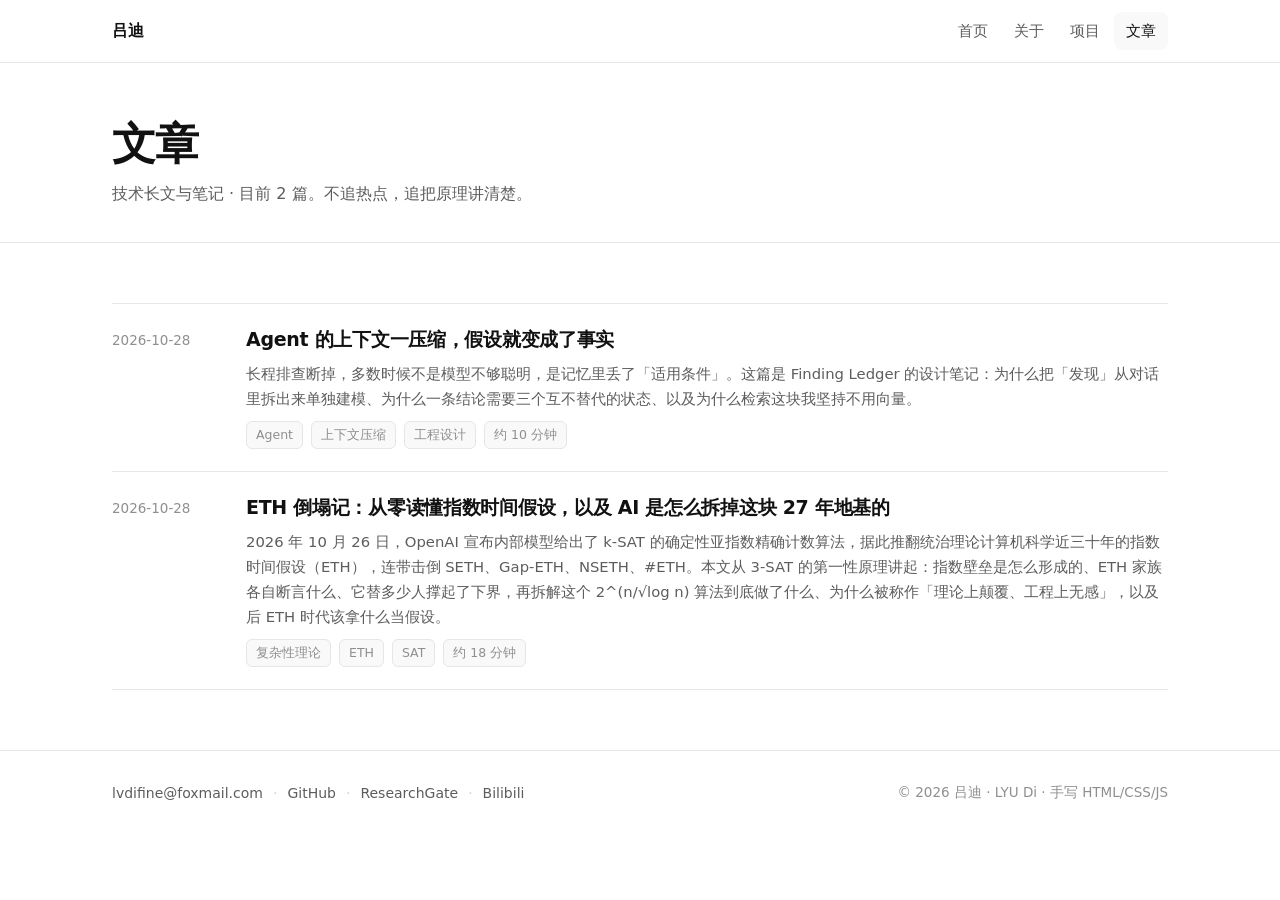
==== blog/index.html @ 52bc17b8 "post: Finding Ledger 设计笔记（证据化发现账本 / 三个正交状态 / 确定性检索）" ====
<!DOCTYPE html>
<html lang="zh-CN">
<head>
<meta charset="UTF-8">
<meta name="viewport" content="width=device-width, initial-scale=1">
<meta name="theme-color" content="#ffffff">
<title>文章 — 吕迪</title>
<meta name="description" content="吕迪的技术长文与笔记：复杂性理论、Agentic RL、AI Infra、系统与工具链。">
<meta name="author" content="Di Lv (吕迪)">
<link rel="canonical" href="https://lvdi-profile.vercel.app/blog/">
<link rel="icon" href="data:image/svg+xml,%3Csvg xmlns='http://www.w3.org/2000/svg' viewBox='0 0 32 32'%3E%3Crect width='32' height='32' rx='7' fill='%23111111'/%3E%3Ctext x='16' y='23' font-family='-apple-system,Segoe UI,sans-serif' font-size='18' font-weight='600' fill='%23ffffff' text-anchor='middle'%3Edi%3C/text%3E%3C/svg%3E">
<meta property="og:type" content="website">
<meta property="og:title" content="文章 — 吕迪">
<meta property="og:description" content="吕迪的技术长文与笔记：复杂性理论、Agentic RL、AI Infra、系统与工具链。">
<meta property="og:url" content="https://lvdi-profile.vercel.app/blog/">
<meta property="og:locale" content="zh_CN">
<meta name="twitter:card" content="summary">
<link rel="stylesheet" href="/assets/site.css">
</head>
<body>
<a class="skip" href="#main">跳到主要内容</a>

<header class="nav">
  <div class="wrap nav-in">
    <a class="brand" href="/">吕迪</a>
    <button class="nav-toggle" id="navToggle" aria-label="展开导航" aria-expanded="false">菜单</button>
    <nav id="nav" aria-label="页面导航">
      <ul>
        <li><a href="/">首页</a></li>
        <li><a href="/about.html">关于</a></li>
        <li><a href="/projects.html">项目</a></li>
        <li><a href="/blog/" class="active" aria-current="page">文章</a></li>
      </ul>
    </nav>
  </div>
</header>

<main id="main">
  <div class="page-head">
    <div class="wrap">
      <h1>文章</h1>
      <p>技术长文与笔记 · 目前 2 篇。不追热点，追把原理讲清楚。</p>
    </div>
  </div>

  <section id="posts">
    <div class="wrap">
      <ul class="post-list" data-paginate data-page-size="5" data-pager-target="#pager-posts">
      <li class="post-item reveal" data-page-item>
        <div class="post-date">2026-10-28</div>
        <div>
          <h3 class="post-h"><a href="/blog/finding-ledger-evidence-memory.html">Agent 的上下文一压缩，假设就变成了事实</a></h3>
          <p class="post-sum">长程排查断掉，多数时候不是模型不够聪明，是记忆里丢了「适用条件」。这篇是 Finding Ledger 的设计笔记：为什么把「发现」从对话里拆出来单独建模、为什么一条结论需要三个互不替代的状态、以及为什么检索这块我坚持不用向量。</p>
          <div class="post-tags"><span>Agent</span><span>上下文压缩</span><span>工程设计</span><span>约 10 分钟</span></div>
        </div>
      </li>
      <li class="post-item reveal" data-page-item>
        <div class="post-date">2026-10-28</div>
        <div>
          <h3 class="post-h"><a href="/blog/eth-exponential-time-hypothesis.html">ETH 倒塌记：从零读懂指数时间假设，以及 AI 是怎么拆掉这块 27 年地基的</a></h3>
          <p class="post-sum">2026 年 10 月 26 日，OpenAI 宣布内部模型给出了 k-SAT 的确定性亚指数精确计数算法，据此推翻统治理论计算机科学近三十年的指数时间假设（ETH），连带击倒 SETH、Gap-ETH、NSETH、#ETH。本文从 3-SAT 的第一性原理讲起：指数壁垒是怎么形成的、ETH 家族各自断言什么、它替多少人撑起了下界，再拆解这个 2^(n/√log n) 算法到底做了什么、为什么被称作「理论上颠覆、工程上无感」，以及后 ETH 时代该拿什么当假设。</p>
          <div class="post-tags"><span>复杂性理论</span><span>ETH</span><span>SAT</span><span>约 18 分钟</span></div>
        </div>
      </li>
      </ul>
      <nav class="pager" id="pager-posts" data-pager aria-label="文章分页" hidden></nav>
    </div>
  </section>

</main>

<footer>
  <div class="wrap foot-in">
    <div class="foot-contact">
      <a href="mailto:lvdifine@foxmail.com">lvdifine@foxmail.com</a>
      <span class="sep">·</span>
      <a href="https://github.com/Aression" target="_blank" rel="noopener">GitHub</a>
      <span class="sep">·</span>
      <a href="https://www.researchgate.net/profile/Di-Lv-6" target="_blank" rel="noopener">ResearchGate</a>
      <span class="sep">·</span>
      <a href="https://space.bilibili.com/7676105" target="_blank" rel="noopener">Bilibili</a>
    </div>
    <p class="foot-meta">© <span id="year">2026</span> 吕迪 · LYU Di · 手写 HTML/CSS/JS</p>
  </div>
</footer>
<script src="/assets/site.js" defer></script>
</body>
</html>
---- assets/site.css ----
:root{
  --bg:#fff;--bg-soft:#f9f9f9;--card:#fff;--card-hi:#f9f9f9;
  --border:#e6e6e6;--border-hi:#d0d0d0;
  --fg:#111;--fg-soft:#3d3d3d;--muted:#5d5d5d;--dim:#8f8f8f;--ink:#0d0d0d;
  --sans:-apple-system,BlinkMacSystemFont,'Segoe UI','Noto Sans SC','PingFang SC','Microsoft YaHei',system-ui,sans-serif;
  --mono:ui-monospace,SFMono-Regular,Menlo,Consolas,'Courier New',monospace;
  --wrap:1120px;--r:12px;--r-sm:8px;
}
*,*::before,*::after{box-sizing:border-box}
html{scroll-behavior:smooth;scroll-padding-top:88px}
body{margin:0;background:var(--bg);color:var(--fg);font-family:var(--sans);
  font-size:16px;line-height:1.72;-webkit-font-smoothing:antialiased;text-rendering:optimizeLegibility}
a{color:var(--fg);text-decoration:none}
a:hover{text-decoration:underline;text-underline-offset:3px;text-decoration-color:var(--border-hi)}
::selection{background:#eaeaea;color:var(--fg)}
:focus-visible{outline:2px solid var(--ink);outline-offset:3px;border-radius:4px}

.wrap{max-width:var(--wrap);margin:0 auto;padding:0 32px}
@media (max-width:640px){ .wrap{padding:0 20px} }

/* ── nav ── */
header.nav{position:sticky;top:0;z-index:50;background:rgba(255,255,255,.86);
  backdrop-filter:blur(12px);-webkit-backdrop-filter:blur(12px);border-bottom:1px solid var(--border)}
.nav-in{display:flex;align-items:center;justify-content:space-between;height:62px;gap:20px}
.brand{font-size:15.5px;font-weight:600;color:var(--fg);letter-spacing:-.01em}
.nav-in ul{display:flex;gap:2px;list-style:none;margin:0;padding:0}
.nav-in ul a{display:block;padding:7px 12px;border-radius:var(--r-sm);font-size:14.5px;color:var(--muted);
  transition:color .18s,background .18s}
.nav-in ul a:hover{color:var(--fg);background:var(--bg-soft);text-decoration:none}
.nav-in ul a.active{color:var(--fg);background:var(--bg-soft);font-weight:500}
.nav-toggle{display:none;background:none;border:1px solid var(--border-hi);border-radius:var(--r-sm);
  color:var(--fg);font-family:var(--sans);font-size:14px;padding:7px 13px;cursor:pointer}
.nav-toggle:hover{background:var(--bg-soft)}
@media (max-width:760px){
  .nav-toggle{display:block}
  #nav{position:absolute;top:62px;left:0;right:0;background:#fff;
    border-bottom:1px solid var(--border);display:none}
  #nav.open{display:block}
  #nav ul{flex-direction:column;gap:0;padding:10px}
  #nav ul a{padding:11px 12px}
}

/* ── layout ── */
main{padding:0}
section{padding:60px 0;border-bottom:1px solid var(--border)}
section:last-of-type{border-bottom:none}
@media (max-width:640px){ section{padding:44px 0} }
.sec-head{margin:0 0 26px}
.sec-title{font-size:clamp(22px,2.2vw,28px);line-height:1.2;letter-spacing:-.02em;font-weight:600;color:var(--fg);margin:0}
.sec-note{font-size:14.5px;color:var(--muted);margin:8px 0 0}
.sec-more{margin:26px 0 0;font-size:14.5px}
.sec-more a{color:var(--muted)}
.sec-more a:hover{color:var(--fg)}

/* ── page head（子页标题） ── */
.page-head{padding:56px 0 34px;border-bottom:1px solid var(--border)}
.page-head h1{font-size:clamp(30px,4vw,44px);line-height:1.12;letter-spacing:-.03em;margin:0 0 12px;font-weight:600}
.page-head p{margin:0;color:var(--muted);font-size:16px;max-width:62ch}
@media (max-width:640px){ .page-head{padding:40px 0 26px} }

/* ── hero ── */
.hero{padding:80px 0 56px}
.hero h1{font-size:clamp(40px,5.4vw,64px);line-height:1.05;margin:0 0 12px;font-weight:600;letter-spacing:-.035em}
.id-line{font-size:15px;color:var(--muted);margin:0 0 18px}
.tagline{font-size:clamp(17px,1.6vw,20px);color:var(--fg-soft);margin:0 0 14px;line-height:1.5}
.status{display:inline-flex;align-items:center;gap:9px;font-size:14px;color:var(--muted);
  background:var(--bg-soft);border:1px solid var(--border);border-radius:999px;padding:6px 15px;margin:0 0 26px}
.dot{width:6px;height:6px;border-radius:50%;background:var(--ink);flex:none}
.links{display:flex;flex-wrap:wrap;gap:10px;list-style:none;margin:0;padding:0}
.links a{display:inline-block;font-size:14px;color:var(--fg);border:1px solid var(--border-hi);
  border-radius:999px;padding:8px 17px;transition:background .18s,color .18s,border-color .18s}
.links a:hover{background:var(--ink);color:#fff;border-color:var(--ink);text-decoration:none}
@media (max-width:640px){ .hero{padding:52px 0 40px} }

/* ── 文本块 ── */
.prose-sm{max-width:none}
.prose-sm p{margin:0 0 16px;color:var(--fg-soft);font-size:16px}
.prose-sm p:last-child{margin-bottom:0}
.prose-sm strong{color:var(--fg);font-weight:600}
.two-col{display:grid;grid-template-columns:1.5fr 1fr;gap:44px;align-items:start}
@media (max-width:900px){ .two-col{grid-template-columns:1fr;gap:32px} }

/* ── 教育 / 侧栏列表 ── */
.side-list{border-left:2px solid var(--border-hi);padding-left:22px}
.side-item{margin:0 0 20px}
.side-item:last-child{margin-bottom:0}
.side-t{font-weight:600;color:var(--fg);font-size:15px}
.side-s{font-size:13.5px;color:var(--muted);margin-top:2px}
.side-d{font-size:14px;color:var(--fg-soft);margin-top:6px}
.side-d em{color:var(--fg);font-style:normal;font-weight:500}

/* ── 卡片网格 ── */
.card-grid{display:grid;grid-template-columns:repeat(2,1fr);gap:16px}
@media (max-width:900px){ .card-grid{grid-template-columns:1fr} }
.card{background:var(--card);border:1px solid var(--border);border-radius:var(--r);padding:22px;
  display:flex;flex-direction:column;gap:10px;transition:border-color .2s,background .2s}
.card:hover{border-color:var(--border-hi);background:var(--card-hi)}
.card h3{font-size:16.5px;line-height:1.45;margin:0;font-weight:600;letter-spacing:-.01em}
.card h3 a{color:var(--fg)}
.card h3 a:hover{text-decoration:underline;text-underline-offset:3px}
.card ul{margin:0;padding-left:0;list-style:none}
.card ul li{position:relative;padding-left:16px;font-size:14.8px;color:var(--fg-soft);margin-bottom:6px;line-height:1.7}
.card ul li:last-child{margin-bottom:0}
.card ul li::before{content:'';position:absolute;left:0;top:.68em;width:4px;height:4px;border-radius:50%;background:var(--dim)}
.card-top{display:flex;flex-wrap:wrap;align-items:center;gap:8px}
.card-role{font-size:12.5px;color:var(--muted);background:#f2f2f2;border-radius:6px;padding:3px 10px;white-space:nowrap}
.stack{display:flex;flex-wrap:wrap;gap:6px;margin-top:auto;padding-top:6px}
.stack span{font-size:12px;color:var(--muted);background:var(--bg-soft);border:1px solid var(--border);
  border-radius:6px;padding:2px 8px}

.card-links{display:flex;flex-wrap:wrap;gap:14px;margin-top:2px}
.card-links a{font-size:13px;color:var(--muted)}
.card-links a:hover{color:var(--fg)}
.grp + .grp{border-top:1px solid var(--border)}

/* ── 论文紧凑列表 ── */
.pub-list{list-style:none;margin:0;padding:0;border-top:1px solid var(--border)}
.pub-item{padding:18px 0;border-bottom:1px solid var(--border)}
.pub-meta-line{display:flex;flex-wrap:wrap;align-items:center;gap:10px;font-size:13px;color:var(--muted);margin:0 0 6px}
.pub-meta-line .venue{color:var(--fg);font-weight:500}
.pub-meta-line .role{color:var(--dim)}
.pub-t{font-size:15.5px;line-height:1.5;color:var(--fg);margin:0;font-weight:500}
.pub-t a{color:var(--fg)}
.pub-t a:hover{text-decoration:underline;text-underline-offset:3px}
.pub-authors{font-size:13.5px;color:var(--dim);margin:6px 0 0}

/* ── 荣誉 ── */
.honor-grid{display:grid;grid-template-columns:repeat(2,1fr);gap:1px;background:var(--border);
  border:1px solid var(--border);border-radius:var(--r);overflow:hidden}
.honor{background:#fff;padding:18px 20px;display:flex;justify-content:space-between;align-items:baseline;gap:12px}
.honor-t{font-size:15px;color:var(--fg);font-weight:500}
.honor-t small{display:block;font-size:12.5px;color:var(--dim);font-weight:400;margin-top:2px}
.honor-y{font-size:13.5px;color:var(--muted);white-space:nowrap}
@media (max-width:760px){ .honor-grid{grid-template-columns:1fr} }

/* ── 技能 ── */
.skill-grid{display:grid;grid-template-columns:repeat(2,1fr);gap:26px 44px}
.skill-h{font-size:14px;color:var(--muted);font-weight:500;margin:0 0 10px;letter-spacing:.01em}
.skill-list{display:flex;flex-wrap:wrap;gap:7px}
.skill-list span{font-size:13.5px;color:var(--fg-soft);background:var(--bg-soft);border:1px solid var(--border);
  border-radius:6px;padding:4px 11px}
@media (max-width:760px){ .skill-grid{grid-template-columns:1fr} }

/* ── 文章列表 ── */
.post-list{list-style:none;margin:0;padding:0;border-top:1px solid var(--border)}
.post-item{padding:22px 0;border-bottom:1px solid var(--border);display:grid;grid-template-columns:112px 1fr;gap:22px}
.post-date{font-size:13.5px;color:var(--dim);font-variant-numeric:tabular-nums;padding-top:3px}
.post-h{font-size:19px;line-height:1.42;margin:0 0 8px;font-weight:600;letter-spacing:-.015em}
.post-h a{color:var(--fg)}
.post-h a:hover{text-decoration:underline;text-underline-offset:3px}
.post-sum{margin:0 0 10px;font-size:14.8px;color:var(--muted);line-height:1.7}
.post-tags{display:flex;flex-wrap:wrap;gap:8px;font-size:12.5px;color:var(--dim)}
.post-tags span{background:var(--bg-soft);border:1px solid var(--border);border-radius:6px;padding:2px 9px}
@media (max-width:640px){ .post-item{grid-template-columns:1fr;gap:6px} .post-date{padding-top:0} }

/* ── 分页器 ── */
.pager{display:flex;align-items:center;gap:6px;margin:34px 0 0;flex-wrap:wrap}
.pager[hidden]{display:none}
.pager button{font-family:var(--sans);font-size:14px;color:var(--muted);background:#fff;
  border:1px solid var(--border);border-radius:var(--r-sm);padding:7px 13px;cursor:pointer;
  transition:background .18s,color .18s,border-color .18s}
.pager button:hover:not(:disabled){background:var(--bg-soft);color:var(--fg);border-color:var(--border-hi)}
.pager button[aria-current="page"]{background:var(--ink);color:#fff;border-color:var(--ink)}
.pager button:disabled{opacity:.42;cursor:default}
.pager .pager-info{margin-left:auto;font-size:13.5px;color:var(--dim)}

/* ── 文章页 ── */
.article-wrap{max-width:760px;margin:0 auto;padding:0 32px}
@media (max-width:640px){ .article-wrap{padding:0 20px} }
.article{padding:56px 0 64px}
.art-meta{display:flex;flex-wrap:wrap;align-items:center;gap:8px;margin:0 0 16px;font-size:12.5px;color:var(--muted)}
.art-meta span{background:#f2f2f2;border-radius:6px;padding:3px 10px}
.art-meta .sep{background:none;padding:0;color:var(--dim)}
.article h1{font-size:clamp(28px,3.8vw,40px);line-height:1.2;letter-spacing:-.025em;margin:0 0 16px;font-weight:600}
.art-sum{margin:0;color:var(--muted);font-size:15.5px;line-height:1.72}
.art-rule{border:none;border-top:1px solid var(--border);margin:28px 0 30px}
.prose{font-size:16.5px;line-height:1.86;color:var(--fg-soft)}
.prose h2{font-size:clamp(21px,2.2vw,25px);line-height:1.32;letter-spacing:-.015em;color:var(--fg);
  margin:50px 0 14px;font-weight:600}
.prose h2:first-child{margin-top:0}
.prose h3{font-size:18px;line-height:1.4;color:var(--fg);margin:32px 0 10px;font-weight:600}
.prose p{margin:0 0 17px}
.prose strong{color:var(--fg);font-weight:600}
.prose em{font-style:italic;color:var(--fg)}
.prose a{color:var(--fg);text-decoration:underline;text-underline-offset:3px;text-decoration-color:var(--border-hi)}
.prose a:hover{text-decoration-color:var(--fg)}
.prose ul,.prose ol{margin:0 0 17px;padding-left:22px}
.prose li{margin:0 0 8px}
.prose li::marker{color:var(--dim)}
.prose blockquote{margin:0 0 22px;padding:14px 19px;background:var(--bg-soft);border-left:2px solid var(--border-hi);
  border-radius:0 var(--r-sm) var(--r-sm) 0;color:var(--muted);font-size:15.5px}
.prose blockquote p{margin:0}
.prose code{font-family:var(--mono);font-size:13.8px;background:#f4f4f4;border:1px solid var(--border);
  border-radius:5px;padding:1px 5px;color:#1f1f1f;overflow-wrap:anywhere}
.prose pre{background:#fafafa;border:1px solid var(--border);border-radius:var(--r-sm);
  padding:15px 17px;overflow-x:auto;margin:0 0 22px}
.prose pre code{background:none;border:none;border-radius:0;padding:0;font-size:13.2px;
  line-height:1.62;color:#242424;white-space:pre;overflow-wrap:normal}
.prose table{display:block;width:100%;overflow-x:auto;border-collapse:collapse;margin:0 0 24px;font-size:14.8px}
.prose th,.prose td{border:1px solid var(--border);padding:9px 13px;text-align:left;vertical-align:top}
.prose th{background:var(--bg-soft);color:var(--fg);font-weight:600;white-space:nowrap}
.prose td code{font-size:12.8px}
.prose hr{border:none;border-top:1px solid var(--border);margin:34px 0}
.art-foot{margin-top:52px;padding-top:20px;border-top:1px solid var(--border);
  display:flex;justify-content:space-between;flex-wrap:wrap;gap:12px;font-size:14px}
.art-foot a{color:var(--muted)}
.art-foot a:hover{color:var(--fg)}

/* ── footer（联系方式在此） ── */
footer{border-top:1px solid var(--border);padding:30px 0;margin-top:0}
.foot-in{display:flex;justify-content:space-between;align-items:center;gap:18px;flex-wrap:wrap}
.foot-contact{display:flex;flex-wrap:wrap;align-items:center;gap:10px;font-size:14px}
.foot-contact a{color:var(--muted)}
.foot-contact a:hover{color:var(--fg)}
.foot-contact .sep{color:var(--border-hi)}
.foot-meta{margin:0;font-size:13.5px;color:var(--dim)}
@media (max-width:640px){ .foot-in{flex-direction:column;align-items:flex-start;gap:12px} }

/* ── reveal ── */
.reveal{opacity:0;transform:translateY(10px);transition:opacity .45s ease,transform .45s ease}
.reveal.in{opacity:1;transform:none}
@media (prefers-reduced-motion:reduce){
  html{scroll-behavior:auto}
  .reveal{opacity:1;transform:none;transition:none}
  *{transition:none!important}
}
/* ── 无障碍跳转 ── */
.skip{position:absolute;left:-9999px;top:0;z-index:100;font-size:14px;color:#fff;background:var(--ink);
  padding:9px 16px;border-radius:0 0 var(--r-sm) 0}
.skip:focus{left:0}
@media print{
  header.nav,.skip,.pager{display:none!important}
  body{font-size:11.5pt}
  .wrap,.article-wrap{max-width:100%;padding:0}
  a{color:#000}
}
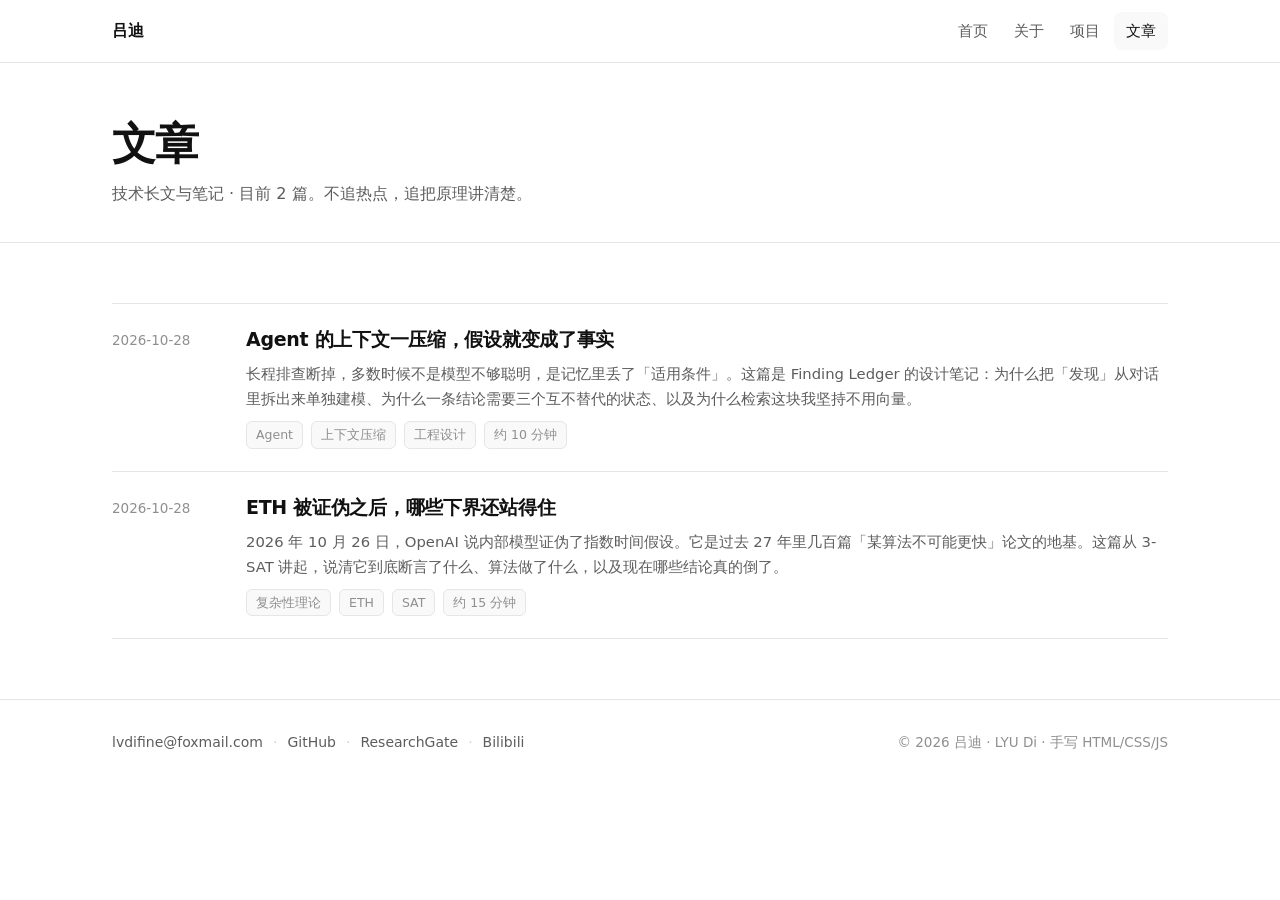
==== commit 144a9942: "rewrite: 两篇文章按中文技术博客规范重写（标题/开头/结尾/去AI味）+ lint 脚本与 skill" ====
--- a/blog/index.html
+++ b/blog/index.html
@@ -57,9 +57,9 @@
       <li class="post-item reveal" data-page-item>
         <div class="post-date">2026-10-28</div>
         <div>
-          <h3 class="post-h"><a href="/blog/eth-exponential-time-hypothesis.html">ETH 倒塌记：从零读懂指数时间假设，以及 AI 是怎么拆掉这块 27 年地基的</a></h3>
-          <p class="post-sum">2026 年 10 月 26 日，OpenAI 宣布内部模型给出了 k-SAT 的确定性亚指数精确计数算法，据此推翻统治理论计算机科学近三十年的指数时间假设（ETH），连带击倒 SETH、Gap-ETH、NSETH、#ETH。本文从 3-SAT 的第一性原理讲起：指数壁垒是怎么形成的、ETH 家族各自断言什么、它替多少人撑起了下界，再拆解这个 2^(n/√log n) 算法到底做了什么、为什么被称作「理论上颠覆、工程上无感」，以及后 ETH 时代该拿什么当假设。</p>
-          <div class="post-tags"><span>复杂性理论</span><span>ETH</span><span>SAT</span><span>约 18 分钟</span></div>
+          <h3 class="post-h"><a href="/blog/eth-exponential-time-hypothesis.html">ETH 被证伪之后，哪些下界还站得住</a></h3>
+          <p class="post-sum">2026 年 10 月 26 日，OpenAI 说内部模型证伪了指数时间假设。它是过去 27 年里几百篇「某算法不可能更快」论文的地基。这篇从 3-SAT 讲起，说清它到底断言了什么、算法做了什么，以及现在哪些结论真的倒了。</p>
+          <div class="post-tags"><span>复杂性理论</span><span>ETH</span><span>SAT</span><span>约 15 分钟</span></div>
         </div>
       </li>
       </ul>
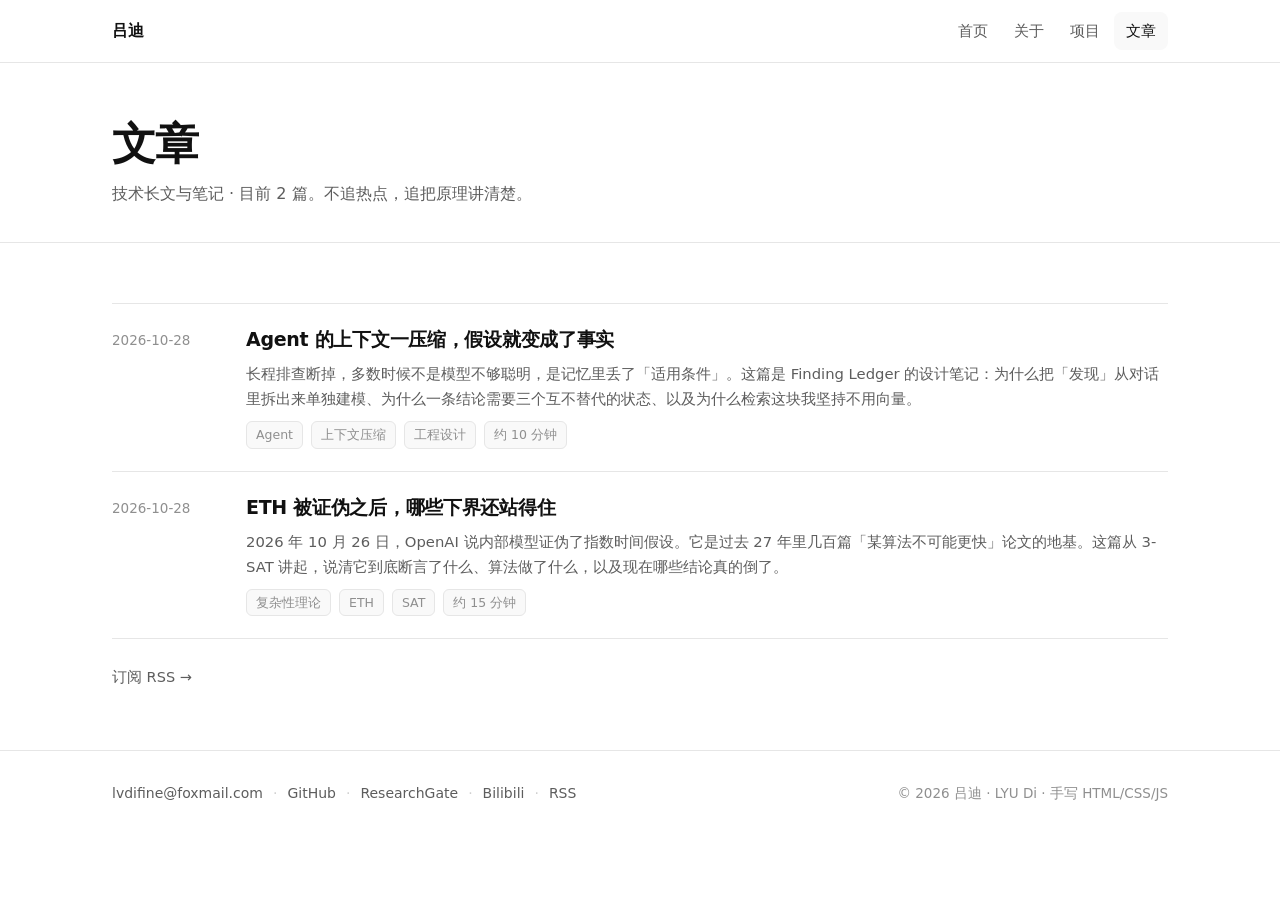
==== commit b10b382f: "重构站点排版：KaTeX 构建时预渲染 + 目录/进度条/代码高亮 + 可复用组件体系 - build.py 改为纯 HTML 生成器，CSS/JS 从内联字符串搬成 assets/ 真源文件 - 数" ====
--- a/blog/index.html
+++ b/blog/index.html
@@ -9,11 +9,13 @@
 <meta name="author" content="Di Lv (吕迪)">
 <link rel="canonical" href="https://lvdi-profile.vercel.app/blog/">
 <link rel="icon" href="data:image/svg+xml,%3Csvg xmlns='http://www.w3.org/2000/svg' viewBox='0 0 32 32'%3E%3Crect width='32' height='32' rx='7' fill='%23111111'/%3E%3Ctext x='16' y='23' font-family='-apple-system,Segoe UI,sans-serif' font-size='18' font-weight='600' fill='%23ffffff' text-anchor='middle'%3Edi%3C/text%3E%3C/svg%3E">
+<link rel="alternate" type="application/atom+xml" title="吕迪 · 文章" href="/feed.xml">
 <meta property="og:type" content="website">
 <meta property="og:title" content="文章 — 吕迪">
 <meta property="og:description" content="吕迪的技术长文与笔记：复杂性理论、Agentic RL、AI Infra、系统与工具链。">
 <meta property="og:url" content="https://lvdi-profile.vercel.app/blog/">
 <meta property="og:locale" content="zh_CN">
+<meta property="og:site_name" content="吕迪 · LYU Di">
 <meta name="twitter:card" content="summary">
 <link rel="stylesheet" href="/assets/site.css">
 </head>
@@ -64,6 +66,7 @@
       </li>
       </ul>
       <nav class="pager" id="pager-posts" data-pager aria-label="文章分页" hidden></nav>
+      <p class="sec-more"><a href="/feed.xml">订阅 RSS →</a></p>
     </div>
   </section>
 
@@ -79,6 +82,8 @@
       <a href="https://www.researchgate.net/profile/Di-Lv-6" target="_blank" rel="noopener">ResearchGate</a>
       <span class="sep">·</span>
       <a href="https://space.bilibili.com/7676105" target="_blank" rel="noopener">Bilibili</a>
+      <span class="sep">·</span>
+      <a href="/feed.xml">RSS</a>
     </div>
     <p class="foot-meta">© <span id="year">2026</span> 吕迪 · LYU Di · 手写 HTML/CSS/JS</p>
   </div>
--- a/assets/site.css
+++ b/assets/site.css
@@ -1,3 +1,9 @@
+/* ─────────────────────────────────────────────────────────────
+   lvdi-profile · 站点样式
+   手写 CSS，零框架零 CDN。数学字体由 assets/vendor/katex.min.css 提供。
+   约定：只用下面的 CSS 变量；组件复用同一套留白与圆角。
+   ───────────────────────────────────────────────────────────── */
+
 :root{
   --bg:#fff;--bg-soft:#f9f9f9;--card:#fff;--card-hi:#f9f9f9;
   --border:#e6e6e6;--border-hi:#d0d0d0;
@@ -5,6 +11,9 @@
   --sans:-apple-system,BlinkMacSystemFont,'Segoe UI','Noto Sans SC','PingFang SC','Microsoft YaHei',system-ui,sans-serif;
   --mono:ui-monospace,SFMono-Regular,Menlo,Consolas,'Courier New',monospace;
   --wrap:1120px;--r:12px;--r-sm:8px;
+  /* 代码高亮的低饱和配色，和黑白主色调共存 */
+  --tok-kw:#0d0d0d;--tok-str:#3f6b4a;--tok-com:#9a9a9a;
+  --tok-num:#8a5a2b;--tok-fn:#2b4a6b;--tok-bi:#6b3a5a;--tok-op:#5d5d5d;
 }
 *,*::before,*::after{box-sizing:border-box}
 html{scroll-behavior:smooth;scroll-padding-top:88px}
@@ -40,6 +49,10 @@
   #nav ul a{padding:11px 12px}
 }
 
+/* ── 阅读进度条（文章页） ── */
+.progress{position:fixed;top:0;left:0;height:2px;width:0;background:var(--ink);z-index:60;
+  transition:width .08s linear;pointer-events:none}
+
 /* ── layout ── */
 main{padding:0}
 section{padding:60px 0;border-bottom:1px solid var(--border)}
@@ -107,7 +120,6 @@
 .stack{display:flex;flex-wrap:wrap;gap:6px;margin-top:auto;padding-top:6px}
 .stack span{font-size:12px;color:var(--muted);background:var(--bg-soft);border:1px solid var(--border);
   border-radius:6px;padding:2px 8px}
-
 .card-links{display:flex;flex-wrap:wrap;gap:14px;margin-top:2px}
 .card-links a{font-size:13px;color:var(--muted)}
 .card-links a:hover{color:var(--fg)}
@@ -164,21 +176,63 @@
 .pager button:disabled{opacity:.42;cursor:default}
 .pager .pager-info{margin-left:auto;font-size:13.5px;color:var(--dim)}
 
-/* ── 文章页 ── */
-.article-wrap{max-width:760px;margin:0 auto;padding:0 32px}
-@media (max-width:640px){ .article-wrap{padding:0 20px} }
-.article{padding:56px 0 64px}
+/* ══════════════════════════════ 文章页 ══════════════════════════════ */
+.article{padding:40px 0 64px}
+/* 桌面：左目录 + 正文两栏；窄屏退化成单列，目录折叠进正文顶部 */
+.art-layout{max-width:1120px;margin:0 auto;padding:0 32px;
+  display:grid;grid-template-columns:196px minmax(0,1fr);gap:52px;align-items:start}
+@media (max-width:1024px){
+  /* minmax(0,1fr)：不加这个，列的 min-content 会被长代码/宽表格顶开，整页横向溢出 */
+  .art-layout{grid-template-columns:minmax(0,1fr);gap:0;max-width:820px}
+}
+@media (max-width:640px){ .art-layout{padding:0 20px} }
+/* 没有目录时正文居中，不空出一列 */
+.art-layout.no-toc{grid-template-columns:minmax(0,1fr);max-width:820px}
+.art-layout.no-toc .art-main{max-width:760px;margin:0 auto}
+
+/* 目录 */
+.toc{position:sticky;top:88px;max-height:calc(100vh - 116px);overflow-y:auto;
+  font-size:13.4px;line-height:1.6;padding-right:4px;scrollbar-width:thin}
+.toc-h{font-size:11.5px;letter-spacing:.08em;text-transform:uppercase;color:var(--dim);
+  margin:0 0 12px;font-weight:600}
+.toc ul{list-style:none;margin:0;padding:0}
+.toc li{margin:0}
+.toc a{display:block;padding:5px 10px;border-left:2px solid var(--border);color:var(--muted);
+  transition:color .16s,border-color .16s,background .16s}
+.toc a:hover{color:var(--fg);text-decoration:none;background:var(--bg-soft)}
+.toc a.h3{padding-left:22px;font-size:12.8px;color:var(--dim)}
+.toc a.active{color:var(--fg);border-left-color:var(--ink);font-weight:500}
+@media (max-width:1024px){ .toc-side{display:none} }
+@media (min-width:1025px){ .toc-inline{display:none} }
+/* 窄屏折叠目录 */
+.toc-inline{margin:0 0 26px;border:1px solid var(--border);border-radius:var(--r-sm);background:var(--bg-soft);max-width:760px}
+.toc-inline>summary{padding:11px 15px;font-size:14px;color:var(--muted);cursor:pointer;list-style:none;
+  display:flex;align-items:center;justify-content:space-between;gap:10px}
+.toc-inline>summary::-webkit-details-marker{display:none}
+.toc-inline>summary::after{content:'▾';color:var(--dim);font-size:12px;transition:transform .2s}
+.toc-inline[open]>summary::after{transform:rotate(180deg)}
+.toc-inline .toc-box{padding:4px 10px 12px;border-top:1px solid var(--border)}
+.toc-inline .toc{position:static;max-height:none;overflow:visible}
+
+/* 文章头 */
+.article-head{max-width:760px}
 .art-meta{display:flex;flex-wrap:wrap;align-items:center;gap:8px;margin:0 0 16px;font-size:12.5px;color:var(--muted)}
 .art-meta span{background:#f2f2f2;border-radius:6px;padding:3px 10px}
 .art-meta .sep{background:none;padding:0;color:var(--dim)}
-.article h1{font-size:clamp(28px,3.8vw,40px);line-height:1.2;letter-spacing:-.025em;margin:0 0 16px;font-weight:600}
+.article-head h1{font-size:clamp(27px,3.6vw,38px);line-height:1.22;letter-spacing:-.025em;margin:0 0 16px;font-weight:600}
 .art-sum{margin:0;color:var(--muted);font-size:15.5px;line-height:1.72}
-.art-rule{border:none;border-top:1px solid var(--border);margin:28px 0 30px}
-.prose{font-size:16.5px;line-height:1.86;color:var(--fg-soft)}
+.art-rule{border:none;border-top:1px solid var(--border);margin:26px 0 8px;max-width:760px}
+
+/* ── 正文 ── */
+.prose{font-size:16.5px;line-height:1.86;color:var(--fg-soft);max-width:760px}
+.prose>:first-child{margin-top:0}
 .prose h2{font-size:clamp(21px,2.2vw,25px);line-height:1.32;letter-spacing:-.015em;color:var(--fg);
-  margin:50px 0 14px;font-weight:600}
-.prose h2:first-child{margin-top:0}
-.prose h3{font-size:18px;line-height:1.4;color:var(--fg);margin:32px 0 10px;font-weight:600}
+  margin:50px 0 14px;font-weight:600;scroll-margin-top:88px;position:relative}
+.prose h3{font-size:18px;line-height:1.4;color:var(--fg);margin:32px 0 10px;font-weight:600;scroll-margin-top:88px;position:relative}
+.prose h2 .anchor,.prose h3 .anchor{position:absolute;left:-.62em;top:0;color:var(--border-hi);opacity:0;
+  text-decoration:none;font-weight:400;transition:opacity .15s,color .15s}
+.prose h2:hover .anchor,.prose h3:hover .anchor{opacity:1}
+.prose h2 .anchor:hover,.prose h3 .anchor:hover{color:var(--fg);text-decoration:none}
 .prose p{margin:0 0 17px}
 .prose strong{color:var(--fg);font-weight:600}
 .prose em{font-style:italic;color:var(--fg)}
@@ -189,22 +243,203 @@
 .prose li::marker{color:var(--dim)}
 .prose blockquote{margin:0 0 22px;padding:14px 19px;background:var(--bg-soft);border-left:2px solid var(--border-hi);
   border-radius:0 var(--r-sm) var(--r-sm) 0;color:var(--muted);font-size:15.5px}
-.prose blockquote p{margin:0}
+.prose blockquote p:last-child{margin:0}
+.prose hr{border:none;border-top:1px solid var(--border);margin:34px 0}
+.prose img{max-width:100%;height:auto;border-radius:var(--r-sm);border:1px solid var(--border);display:block}
 .prose code{font-family:var(--mono);font-size:13.8px;background:#f4f4f4;border:1px solid var(--border);
   border-radius:5px;padding:1px 5px;color:#1f1f1f;overflow-wrap:anywhere}
-.prose pre{background:#fafafa;border:1px solid var(--border);border-radius:var(--r-sm);
-  padding:15px 17px;overflow-x:auto;margin:0 0 22px}
-.prose pre code{background:none;border:none;border-radius:0;padding:0;font-size:13.2px;
-  line-height:1.62;color:#242424;white-space:pre;overflow-wrap:normal}
+.prose kbd{font-family:var(--mono);font-size:12.5px;background:#fff;border:1px solid var(--border-hi);
+  border-bottom-width:2px;border-radius:5px;padding:1px 6px;color:var(--fg)}
 .prose table{display:block;width:100%;overflow-x:auto;border-collapse:collapse;margin:0 0 24px;font-size:14.8px}
 .prose th,.prose td{border:1px solid var(--border);padding:9px 13px;text-align:left;vertical-align:top}
 .prose th{background:var(--bg-soft);color:var(--fg);font-weight:600;white-space:nowrap}
 .prose td code{font-size:12.8px}
-.prose hr{border:none;border-top:1px solid var(--border);margin:34px 0}
-.art-foot{margin-top:52px;padding-top:20px;border-top:1px solid var(--border);
+
+/* ── 代码块（带语言标签与复制按钮） ── */
+.code-block{position:relative;margin:0 0 22px;border:1px solid var(--border);border-radius:var(--r-sm);
+  background:#fafafa;overflow:hidden}
+.code-bar{display:flex;align-items:center;gap:12px;
+  padding:6px 12px;border-bottom:1px solid var(--border);background:#f4f4f4}
+.code-title{font-family:var(--mono);font-size:12px;color:var(--muted);
+  overflow:hidden;text-overflow:ellipsis;white-space:nowrap}
+.code-lang{font-family:var(--mono);font-size:11.5px;color:var(--dim);letter-spacing:.04em;
+  text-transform:uppercase;margin-left:auto}
+.code-copy{font-family:var(--sans);font-size:11.5px;color:var(--dim);background:#fff;border:1px solid var(--border);
+  border-radius:5px;padding:2px 8px;cursor:pointer;transition:color .15s,border-color .15s,background .15s;flex:none}
+.code-copy:hover{color:var(--fg);border-color:var(--border-hi);background:var(--bg-soft)}
+.code-copy.done{color:#3f6b4a;border-color:#bcd6c4}
+.prose .code-block pre{margin:0;border:none;border-radius:0;background:none;padding:14px 16px;overflow-x:auto}
+.prose .code-block pre code{background:none;border:none;border-radius:0;padding:0;font-size:13.2px;
+  line-height:1.62;color:#242424;white-space:pre;overflow-wrap:normal}
+/* 语法高亮 token */
+.tok-kw{color:var(--tok-kw);font-weight:600}
+.tok-str{color:var(--tok-str)}
+.tok-com{color:var(--tok-com);font-style:italic}
+.tok-num{color:var(--tok-num)}
+.tok-fn{color:var(--tok-fn)}
+.tok-bi{color:var(--tok-bi)}
+.tok-op{color:var(--tok-op)}
+.tok-attr{color:var(--tok-fn)}
+.tok-key{color:var(--tok-bi)}
+
+/* ── 数学公式（KaTeX 构建时渲染成静态 HTML，页面零 JS） ── */
+.katex{font-size:1.03em}
+.katex-display{margin:26px 0;overflow-x:auto;overflow-y:hidden;padding:2px 0}
+.katex-display>.katex{white-space:nowrap}
+.math-err{color:#b91c1c;font-family:var(--mono);font-size:13px;background:#fdf2f2;
+  border:1px solid #f3d2d2;border-radius:5px;padding:1px 6px}
+
+/* ── 脚注 ── */
+.fn-ref{font-size:.78em;vertical-align:super;line-height:0;text-decoration:none;
+  color:var(--muted);border-bottom:1px dotted var(--border-hi);padding:0 1px}
+.fn-ref:hover{color:var(--fg);text-decoration:none}
+.footnotes{margin:44px 0 0;padding-top:20px;border-top:1px solid var(--border);font-size:14.2px;color:var(--muted)}
+.footnotes ol{padding-left:20px;margin:0}
+.footnotes li{margin:0 0 8px}
+.footnotes li:target{background:#fffbe9}
+.fn-back{font-size:12px;color:var(--dim);margin-left:4px}
+
+/* ── 文章页脚 ── */
+.art-foot{margin-top:52px;padding-top:20px;border-top:1px solid var(--border);max-width:760px;
   display:flex;justify-content:space-between;flex-wrap:wrap;gap:12px;font-size:14px}
 .art-foot a{color:var(--muted)}
 .art-foot a:hover{color:var(--fg)}
+
+/* ══════════════════════════ 可复用组件 ══════════════════════════
+   由 build.py 的 ::: 容器语法生成。交互只在浏览器端增强：
+   禁用 JS 时 tabs 显示第一个面板、折叠仍可展开、表格可横向滚动。
+   ─────────────────────────────────────────────────────────────── */
+
+/* ① 提示框 callout：:::note / :::tip / :::warn / :::insight */
+.box{margin:0 0 22px;border:1px solid var(--border);border-left:3px solid var(--border-hi);
+  border-radius:0 var(--r-sm) var(--r-sm) 0;padding:15px 18px;background:var(--bg-soft)}
+.box-h{margin:0 0 7px;font-size:12.5px;font-weight:600;letter-spacing:.05em;text-transform:uppercase;color:var(--muted)}
+.box-b>:last-child{margin-bottom:0}
+.box-b p{margin:0 0 12px}
+.box-note{border-left-color:var(--ink)}
+.box-note .box-h{color:var(--fg)}
+.box-tip{border-left-color:#3f6b4a;background:#f7faf8}
+.box-tip .box-h{color:#3f6b4a}
+.box-warn{border-left-color:#8a5a2b;background:#fbf8f4}
+.box-warn .box-h{color:#8a5a2b}
+.box-insight{border-left-color:#2b4a6b;background:#f6f8fb}
+.box-insight .box-h{color:#2b4a6b}
+
+/* ② 引用：:::quote 出处 */
+.quote{margin:0 0 22px;padding:0 0 0 18px;border-left:2px solid var(--ink)}
+.quote p{font-size:17px;line-height:1.75;color:var(--fg);margin:0 0 10px}
+.quote p.quote-src{margin:0;font-size:13.5px;color:var(--dim)}
+
+/* ③ 折叠：:::details 标题 */
+.fold{margin:0 0 22px;border:1px solid var(--border);border-radius:var(--r-sm);background:#fff;overflow:hidden}
+.fold>summary{padding:12px 16px;font-size:14.8px;color:var(--fg);font-weight:500;cursor:pointer;
+  list-style:none;display:flex;align-items:center;gap:10px;background:var(--bg-soft)}
+.fold>summary::-webkit-details-marker{display:none}
+.fold>summary::before{content:'▸';color:var(--dim);font-size:12px;transition:transform .18s;flex:none}
+.fold[open]>summary::before{transform:rotate(90deg)}
+.fold[open]>summary{border-bottom:1px solid var(--border)}
+.fold-b{padding:16px 18px 2px}
+.fold-b>:last-child{margin-bottom:16px}
+
+/* ④ 标签页：:::tabs / :::tab 名称 */
+.tabs{margin:0 0 24px;border:1px solid var(--border);border-radius:var(--r-sm);overflow:hidden;background:#fff}
+.tabs-bar{display:flex;flex-wrap:wrap;background:var(--bg-soft);border-bottom:1px solid var(--border)}
+.tabs-bar button{font-family:var(--sans);font-size:13.8px;color:var(--muted);background:none;border:none;
+  border-bottom:2px solid transparent;padding:10px 16px;cursor:pointer;
+  transition:color .16s,border-color .16s,background .16s}
+.tabs-bar button:hover{color:var(--fg);background:#f2f2f2}
+.tabs-bar button[aria-selected="true"]{color:var(--fg);border-bottom-color:var(--ink);font-weight:500;background:#fff}
+.tab-pane{padding:16px 18px 2px}
+.tab-pane[hidden]{display:none}
+.tab-pane>:last-child{margin-bottom:16px}
+
+/* ⑤ 指标卡：:::metrics + "- 值 | 标签 | 备注" */
+.metrics{display:grid;grid-template-columns:repeat(auto-fit,minmax(148px,1fr));gap:1px;
+  background:var(--border);border:1px solid var(--border);border-radius:var(--r);overflow:hidden;margin:0 0 24px}
+.metrics p{margin:0}
+.metric{background:#fff;padding:18px 20px}
+.metric-v{font-size:clamp(24px,3vw,32px);line-height:1.1;font-weight:600;letter-spacing:-.02em;
+  color:var(--fg);font-variant-numeric:tabular-nums}
+.metric-v small{font-size:.52em;font-weight:500;color:var(--dim);margin-left:2px}
+.metric-l{font-size:13px;color:var(--muted);margin:7px 0 0}
+.metric-n{font-size:12px;color:var(--dim);margin:3px 0 0}
+.metric-up .metric-v{color:#3f6b4a}
+.metric-down .metric-v{color:#8a3b32}
+
+/* ⑥ 步骤：:::steps / :::step 标题 */
+.steps{margin:0 0 24px;counter-reset:step}
+.steps>.step{position:relative;padding:0 0 20px 42px;counter-increment:step}
+.steps>.step:last-child{padding-bottom:0}
+.steps>.step::before{content:counter(step);position:absolute;left:0;top:1px;width:26px;height:26px;
+  border:1px solid var(--border-hi);border-radius:50%;background:#fff;color:var(--fg);
+  font-size:12.5px;font-weight:600;display:flex;align-items:center;justify-content:center;
+  font-variant-numeric:tabular-nums}
+.steps>.step:not(:last-child)::after{content:'';position:absolute;left:13px;top:31px;bottom:2px;
+  width:1px;background:var(--border)}
+.step-t{font-size:15.5px;font-weight:600;color:var(--fg);margin:2px 0 6px}
+.step-b>:last-child{margin-bottom:0}
+.step-b p{margin:0 0 10px}
+
+/* ⑦ 图与图注：:::figure 图注 */
+.fig{margin:0 0 26px}
+.fig-b{border:1px solid var(--border);border-radius:var(--r-sm);background:var(--bg-soft);padding:14px;overflow-x:auto}
+.fig figcaption{margin:10px 0 0;font-size:13.5px;color:var(--muted);line-height:1.6}
+.fig figcaption b{color:var(--fg);font-weight:600}
+
+/* ⑧ 侧注：:::aside 标题 */
+.aside{margin:0 0 22px;padding:12px 16px;border:1px dashed var(--border-hi);border-radius:var(--r-sm);
+  background:#fcfcfc;font-size:14px;color:var(--muted);line-height:1.7}
+.aside-h{font-size:11.5px;letter-spacing:.07em;text-transform:uppercase;color:var(--dim);
+  font-weight:600;margin:0 0 6px}
+.aside>:last-child{margin-bottom:0}
+.aside p{margin:0 0 10px}
+
+/* ⑨ 对比栏：:::compare / :::col 标题 */
+.compare{display:grid;grid-template-columns:repeat(auto-fit,minmax(220px,1fr));gap:14px;margin:0 0 24px}
+.cmp-col{border:1px solid var(--border);border-radius:var(--r-sm);padding:16px 18px;background:#fff}
+.cmp-h{margin:0 0 10px;font-size:12.5px;font-weight:600;letter-spacing:.04em;color:var(--muted);
+  text-transform:uppercase;padding-bottom:8px;border-bottom:1px solid var(--border)}
+.cmp-col>:last-child{margin-bottom:0}
+.cmp-col p{margin:0 0 10px}
+
+/* ⑩ 条形图：:::bars + "- 标签 | 数值" */
+.bars{margin:0 0 24px;border:1px solid var(--border);border-radius:var(--r-sm);padding:16px 18px;background:#fff}
+.bar-row{display:grid;grid-template-columns:minmax(66px,26%) 1fr auto;gap:12px;align-items:center;
+  margin:0 0 10px;font-size:13.8px}
+.bar-row:last-child{margin-bottom:0}
+.bar-l{color:var(--muted);overflow:hidden;text-overflow:ellipsis;white-space:nowrap}
+.bar-t{background:#f0f0f0;border-radius:4px;height:9px;overflow:hidden}
+.bar-f{display:block;height:100%;background:var(--ink);border-radius:4px;transition:width .6s cubic-bezier(.2,.7,.3,1)}
+.bar-v{font-variant-numeric:tabular-nums;color:var(--fg);font-size:13px;font-weight:500;white-space:nowrap}
+.bars-note{margin:12px 0 0;font-size:12.5px;color:var(--dim)}
+
+/* ⑪ 可排序表格：:::table 说明 */
+.sortable{margin:0 0 22px;overflow-x:auto}
+.prose .sortable table{display:table;width:100%;overflow:visible;margin:0;font-size:14.2px}
+.sortable th{cursor:pointer;user-select:none;position:relative;padding-right:26px}
+.sortable th::after{content:'↕';position:absolute;right:9px;top:50%;transform:translateY(-50%);
+  color:var(--border-hi);font-size:11px}
+.sortable th[data-dir="asc"]::after{content:'↑';color:var(--fg)}
+.sortable th[data-dir="desc"]::after{content:'↓';color:var(--fg)}
+.sortable th:hover{background:#f2f2f2}
+.table-note{margin:8px 0 22px;font-size:12.5px;color:var(--dim)}
+
+/* ⑫ 键值行：:::dl + "- 键 | 值" */
+.dl{display:grid;grid-template-columns:auto 1fr;margin:0 0 22px;
+  border-top:1px solid var(--border);font-size:14.5px}
+.dl dt{padding:9px 18px 9px 0;color:var(--muted);border-bottom:1px solid var(--border);white-space:nowrap}
+.dl dd{padding:9px 0;margin:0;color:var(--fg-soft);border-bottom:1px solid var(--border);
+  display:flex;flex-wrap:wrap;gap:8px;align-items:center}
+.dl dd code{font-size:12.8px}
+@media (max-width:560px){ .dl{grid-template-columns:1fr} .dl dt{padding-bottom:0;border-bottom:none} .dl dd{padding-top:2px} }
+
+/* ── 图片放大 ── */
+.zoomable{cursor:zoom-in}
+.lightbox{position:fixed;inset:0;z-index:200;background:rgba(255,255,255,.96);
+  display:flex;align-items:center;justify-content:center;padding:24px;cursor:zoom-out}
+.lightbox[hidden]{display:none}
+.lightbox img{max-width:100%;max-height:100%;border-radius:var(--r-sm);
+  box-shadow:0 8px 40px rgba(0,0,0,.14);border:1px solid var(--border)}
 
 /* ── footer（联系方式在此） ── */
 footer{border-top:1px solid var(--border);padding:30px 0;margin-top:0}
@@ -222,6 +457,7 @@
 @media (prefers-reduced-motion:reduce){
   html{scroll-behavior:auto}
   .reveal{opacity:1;transform:none;transition:none}
+  .bar-f{transition:none}
   *{transition:none!important}
 }
 /* ── 无障碍跳转 ── */
@@ -229,8 +465,14 @@
   padding:9px 16px;border-radius:0 0 var(--r-sm) 0}
 .skip:focus{left:0}
 @media print{
-  header.nav,.skip,.pager{display:none!important}
+  header.nav,.skip,.pager,.progress,.toc-side,.toc-inline,.code-copy,.tabs-bar,.lightbox{display:none!important}
   body{font-size:11.5pt}
-  .wrap,.article-wrap{max-width:100%;padding:0}
+  .wrap,.art-layout,.article-wrap{max-width:100%;padding:0}
+  .art-layout{grid-template-columns:1fr}
+  .tab-pane[hidden]{display:block!important}
+  .fold-b{display:block!important}
+  .fold>summary{background:none}
+  .box,.fold,.tabs,.bars,.metrics,.cmp-col,.fig-b{border-color:#ccc}
   a{color:#000}
+  .prose{max-width:100%}
 }
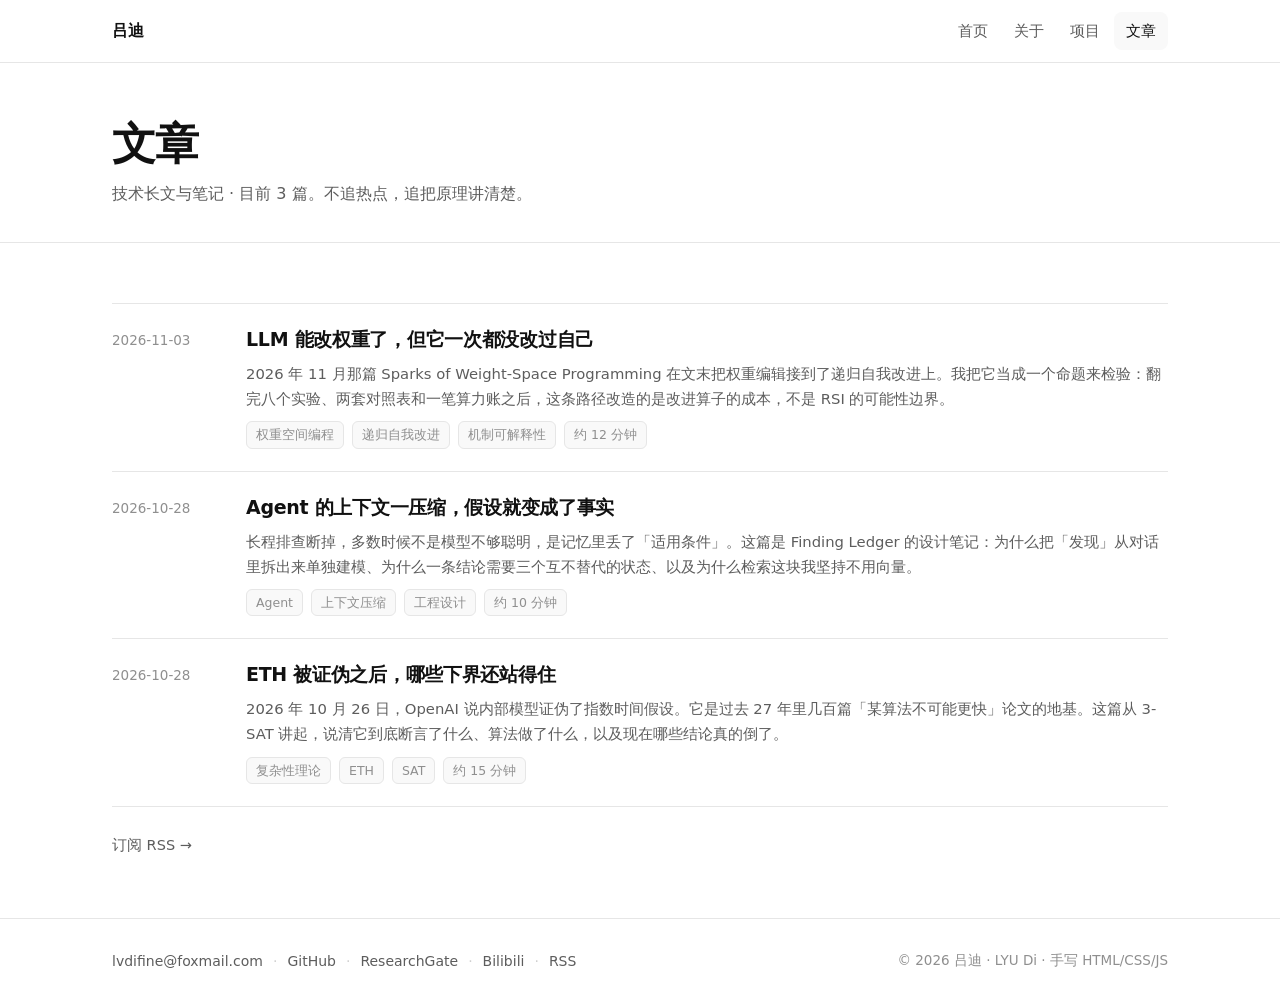
==== commit 4e6ca21a: "post: LLM 能改权重了，但它一次都没改过自己 以 Sparks of Weight-Space Programming 为靶，检验权重空间编程驱动 RSI 的可行性： - 拆出 RSI 的七条" ====
--- a/blog/index.html
+++ b/blog/index.html
@@ -41,13 +41,21 @@
   <div class="page-head">
     <div class="wrap">
       <h1>文章</h1>
-      <p>技术长文与笔记 · 目前 2 篇。不追热点，追把原理讲清楚。</p>
+      <p>技术长文与笔记 · 目前 3 篇。不追热点，追把原理讲清楚。</p>
     </div>
   </div>
 
   <section id="posts">
     <div class="wrap">
       <ul class="post-list" data-paginate data-page-size="5" data-pager-target="#pager-posts">
+      <li class="post-item reveal" data-page-item>
+        <div class="post-date">2026-11-03</div>
+        <div>
+          <h3 class="post-h"><a href="/blog/weight-space-programming-rsi.html">LLM 能改权重了，但它一次都没改过自己</a></h3>
+          <p class="post-sum">2026 年 11 月那篇 Sparks of Weight-Space Programming 在文末把权重编辑接到了递归自我改进上。我把它当成一个命题来检验：翻完八个实验、两套对照表和一笔算力账之后，这条路径改造的是改进算子的成本，不是 RSI 的可能性边界。</p>
+          <div class="post-tags"><span>权重空间编程</span><span>递归自我改进</span><span>机制可解释性</span><span>约 12 分钟</span></div>
+        </div>
+      </li>
       <li class="post-item reveal" data-page-item>
         <div class="post-date">2026-10-28</div>
         <div>
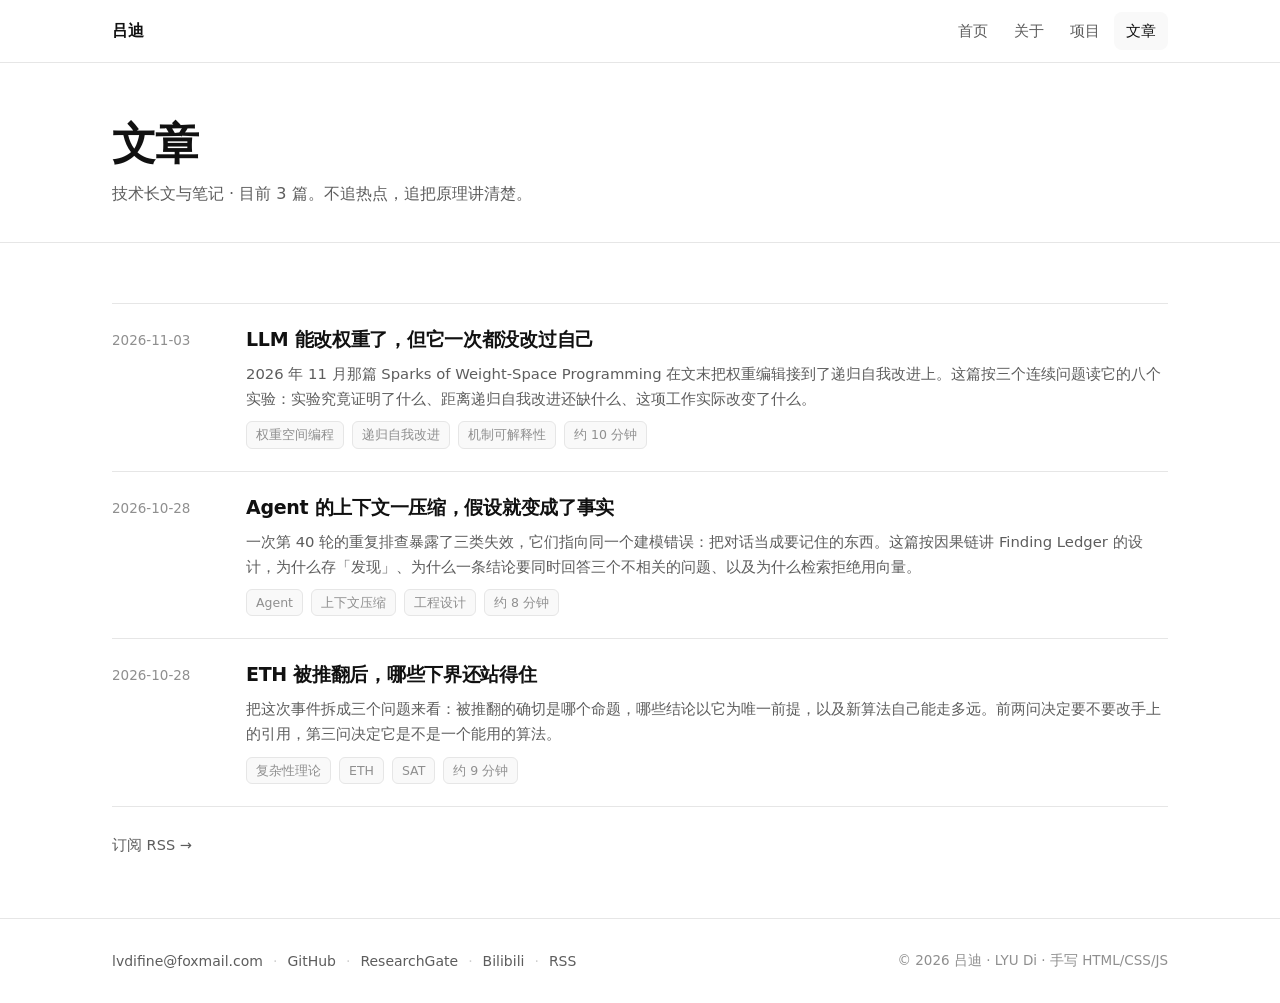
==== commit 0fb0e7e2: "editorial: 三篇文章结构性重写（issue #1） 按 issue 的诊断逐篇重构，不只是措辞： - ETH：从知识点铺陈改为 被推翻的命题 → 依赖它的结果 → 不依赖的 → 现存边界 -" ====
--- a/blog/index.html
+++ b/blog/index.html
@@ -52,24 +52,24 @@
         <div class="post-date">2026-11-03</div>
         <div>
           <h3 class="post-h"><a href="/blog/weight-space-programming-rsi.html">LLM 能改权重了，但它一次都没改过自己</a></h3>
-          <p class="post-sum">2026 年 11 月那篇 Sparks of Weight-Space Programming 在文末把权重编辑接到了递归自我改进上。我把它当成一个命题来检验：翻完八个实验、两套对照表和一笔算力账之后，这条路径改造的是改进算子的成本，不是 RSI 的可能性边界。</p>
-          <div class="post-tags"><span>权重空间编程</span><span>递归自我改进</span><span>机制可解释性</span><span>约 12 分钟</span></div>
+          <p class="post-sum">2026 年 11 月那篇 Sparks of Weight-Space Programming 在文末把权重编辑接到了递归自我改进上。这篇按三个连续问题读它的八个实验：实验究竟证明了什么、距离递归自我改进还缺什么、这项工作实际改变了什么。</p>
+          <div class="post-tags"><span>权重空间编程</span><span>递归自我改进</span><span>机制可解释性</span><span>约 10 分钟</span></div>
         </div>
       </li>
       <li class="post-item reveal" data-page-item>
         <div class="post-date">2026-10-28</div>
         <div>
           <h3 class="post-h"><a href="/blog/finding-ledger-evidence-memory.html">Agent 的上下文一压缩，假设就变成了事实</a></h3>
-          <p class="post-sum">长程排查断掉，多数时候不是模型不够聪明，是记忆里丢了「适用条件」。这篇是 Finding Ledger 的设计笔记：为什么把「发现」从对话里拆出来单独建模、为什么一条结论需要三个互不替代的状态、以及为什么检索这块我坚持不用向量。</p>
-          <div class="post-tags"><span>Agent</span><span>上下文压缩</span><span>工程设计</span><span>约 10 分钟</span></div>
+          <p class="post-sum">一次第 40 轮的重复排查暴露了三类失效，它们指向同一个建模错误：把对话当成要记住的东西。这篇按因果链讲 Finding Ledger 的设计，为什么存「发现」、为什么一条结论要同时回答三个不相关的问题、以及为什么检索拒绝用向量。</p>
+          <div class="post-tags"><span>Agent</span><span>上下文压缩</span><span>工程设计</span><span>约 8 分钟</span></div>
         </div>
       </li>
       <li class="post-item reveal" data-page-item>
         <div class="post-date">2026-10-28</div>
         <div>
-          <h3 class="post-h"><a href="/blog/eth-exponential-time-hypothesis.html">ETH 被证伪之后，哪些下界还站得住</a></h3>
-          <p class="post-sum">2026 年 10 月 26 日，OpenAI 说内部模型证伪了指数时间假设。它是过去 27 年里几百篇「某算法不可能更快」论文的地基。这篇从 3-SAT 讲起，说清它到底断言了什么、算法做了什么，以及现在哪些结论真的倒了。</p>
-          <div class="post-tags"><span>复杂性理论</span><span>ETH</span><span>SAT</span><span>约 15 分钟</span></div>
+          <h3 class="post-h"><a href="/blog/eth-exponential-time-hypothesis.html">ETH 被推翻后，哪些下界还站得住</a></h3>
+          <p class="post-sum">把这次事件拆成三个问题来看：被推翻的确切是哪个命题，哪些结论以它为唯一前提，以及新算法自己能走多远。前两问决定要不要改手上的引用，第三问决定它是不是一个能用的算法。</p>
+          <div class="post-tags"><span>复杂性理论</span><span>ETH</span><span>SAT</span><span>约 9 分钟</span></div>
         </div>
       </li>
       </ul>
--- a/assets/site.css
+++ b/assets/site.css
@@ -224,7 +224,9 @@
 .art-rule{border:none;border-top:1px solid var(--border);margin:26px 0 8px;max-width:760px}
 
 /* ── 正文 ── */
-.prose{font-size:16.5px;line-height:1.86;color:var(--fg-soft);max-width:760px}
+.prose{font-size:16.5px;line-height:1.86;color:var(--fg-soft);max-width:760px;
+  overflow-wrap:break-word}   /* 脚注里的长 URL、长英文串必须能断行，否则窄屏溢出 */
+.prose a,.prose code{overflow-wrap:anywhere}
 .prose>:first-child{margin-top:0}
 .prose h2{font-size:clamp(21px,2.2vw,25px);line-height:1.32;letter-spacing:-.015em;color:var(--fg);
   margin:50px 0 14px;font-weight:600;scroll-margin-top:88px;position:relative}
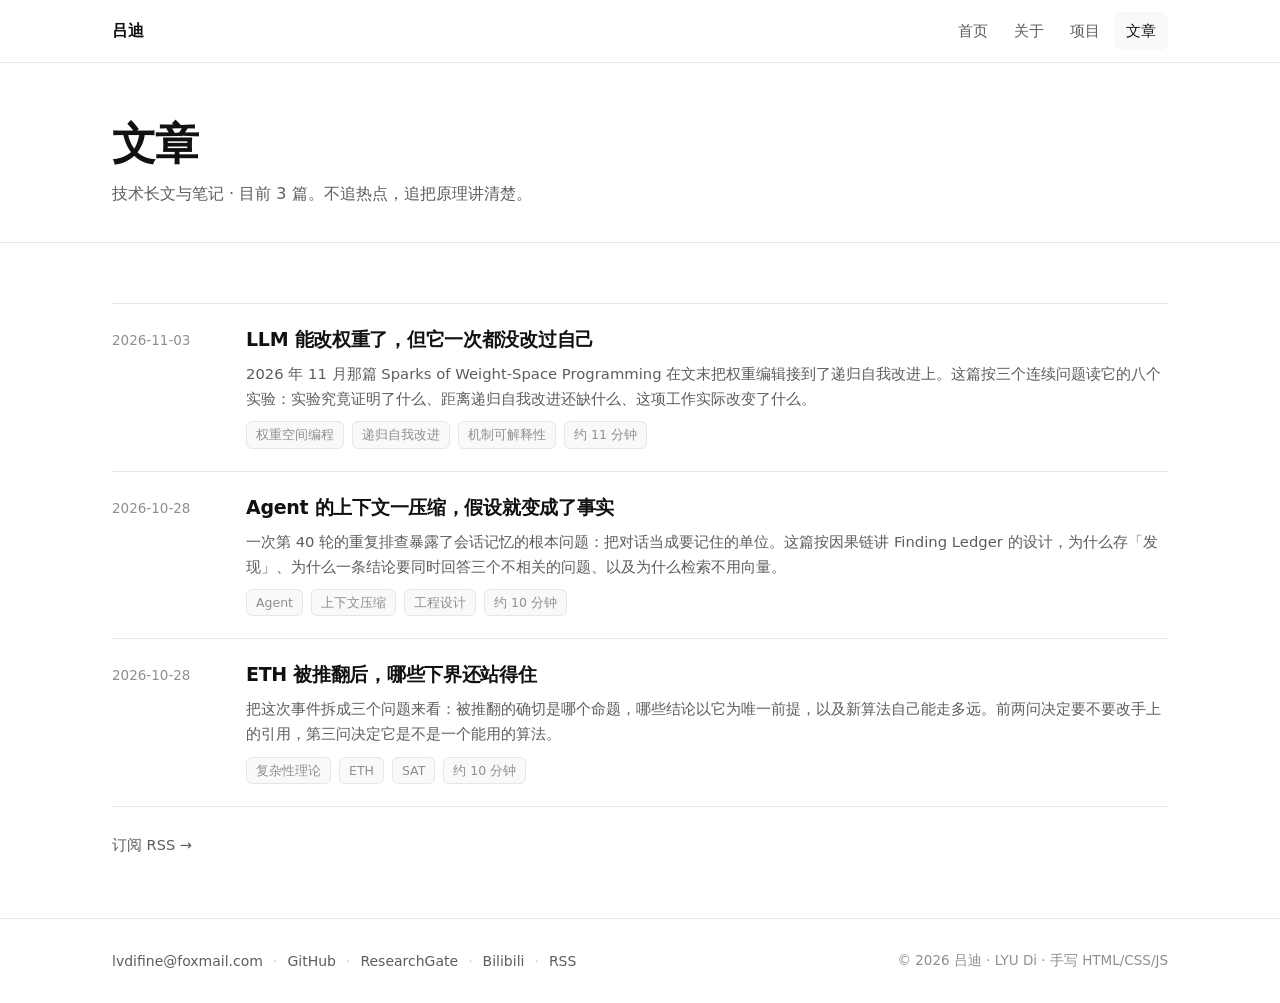
==== commit 276a2e03: "editorial: 按追加契约重做验收 + 修复独立审查查出的事实错误 三篇文章按 issue 追加的 D/E/F/G/H 契约重新验收，并派独立子代理审查（不自评）。  新增 tools/edit" ====
--- a/blog/index.html
+++ b/blog/index.html
@@ -53,15 +53,15 @@
         <div>
           <h3 class="post-h"><a href="/blog/weight-space-programming-rsi.html">LLM 能改权重了，但它一次都没改过自己</a></h3>
           <p class="post-sum">2026 年 11 月那篇 Sparks of Weight-Space Programming 在文末把权重编辑接到了递归自我改进上。这篇按三个连续问题读它的八个实验：实验究竟证明了什么、距离递归自我改进还缺什么、这项工作实际改变了什么。</p>
-          <div class="post-tags"><span>权重空间编程</span><span>递归自我改进</span><span>机制可解释性</span><span>约 10 分钟</span></div>
+          <div class="post-tags"><span>权重空间编程</span><span>递归自我改进</span><span>机制可解释性</span><span>约 11 分钟</span></div>
         </div>
       </li>
       <li class="post-item reveal" data-page-item>
         <div class="post-date">2026-10-28</div>
         <div>
           <h3 class="post-h"><a href="/blog/finding-ledger-evidence-memory.html">Agent 的上下文一压缩，假设就变成了事实</a></h3>
-          <p class="post-sum">一次第 40 轮的重复排查暴露了三类失效，它们指向同一个建模错误：把对话当成要记住的东西。这篇按因果链讲 Finding Ledger 的设计，为什么存「发现」、为什么一条结论要同时回答三个不相关的问题、以及为什么检索拒绝用向量。</p>
-          <div class="post-tags"><span>Agent</span><span>上下文压缩</span><span>工程设计</span><span>约 8 分钟</span></div>
+          <p class="post-sum">一次第 40 轮的重复排查暴露了会话记忆的根本问题：把对话当成要记住的单位。这篇按因果链讲 Finding Ledger 的设计，为什么存「发现」、为什么一条结论要同时回答三个不相关的问题、以及为什么检索不用向量。</p>
+          <div class="post-tags"><span>Agent</span><span>上下文压缩</span><span>工程设计</span><span>约 10 分钟</span></div>
         </div>
       </li>
       <li class="post-item reveal" data-page-item>
@@ -69,7 +69,7 @@
         <div>
           <h3 class="post-h"><a href="/blog/eth-exponential-time-hypothesis.html">ETH 被推翻后，哪些下界还站得住</a></h3>
           <p class="post-sum">把这次事件拆成三个问题来看：被推翻的确切是哪个命题，哪些结论以它为唯一前提，以及新算法自己能走多远。前两问决定要不要改手上的引用，第三问决定它是不是一个能用的算法。</p>
-          <div class="post-tags"><span>复杂性理论</span><span>ETH</span><span>SAT</span><span>约 9 分钟</span></div>
+          <div class="post-tags"><span>复杂性理论</span><span>ETH</span><span>SAT</span><span>约 10 分钟</span></div>
         </div>
       </li>
       </ul>
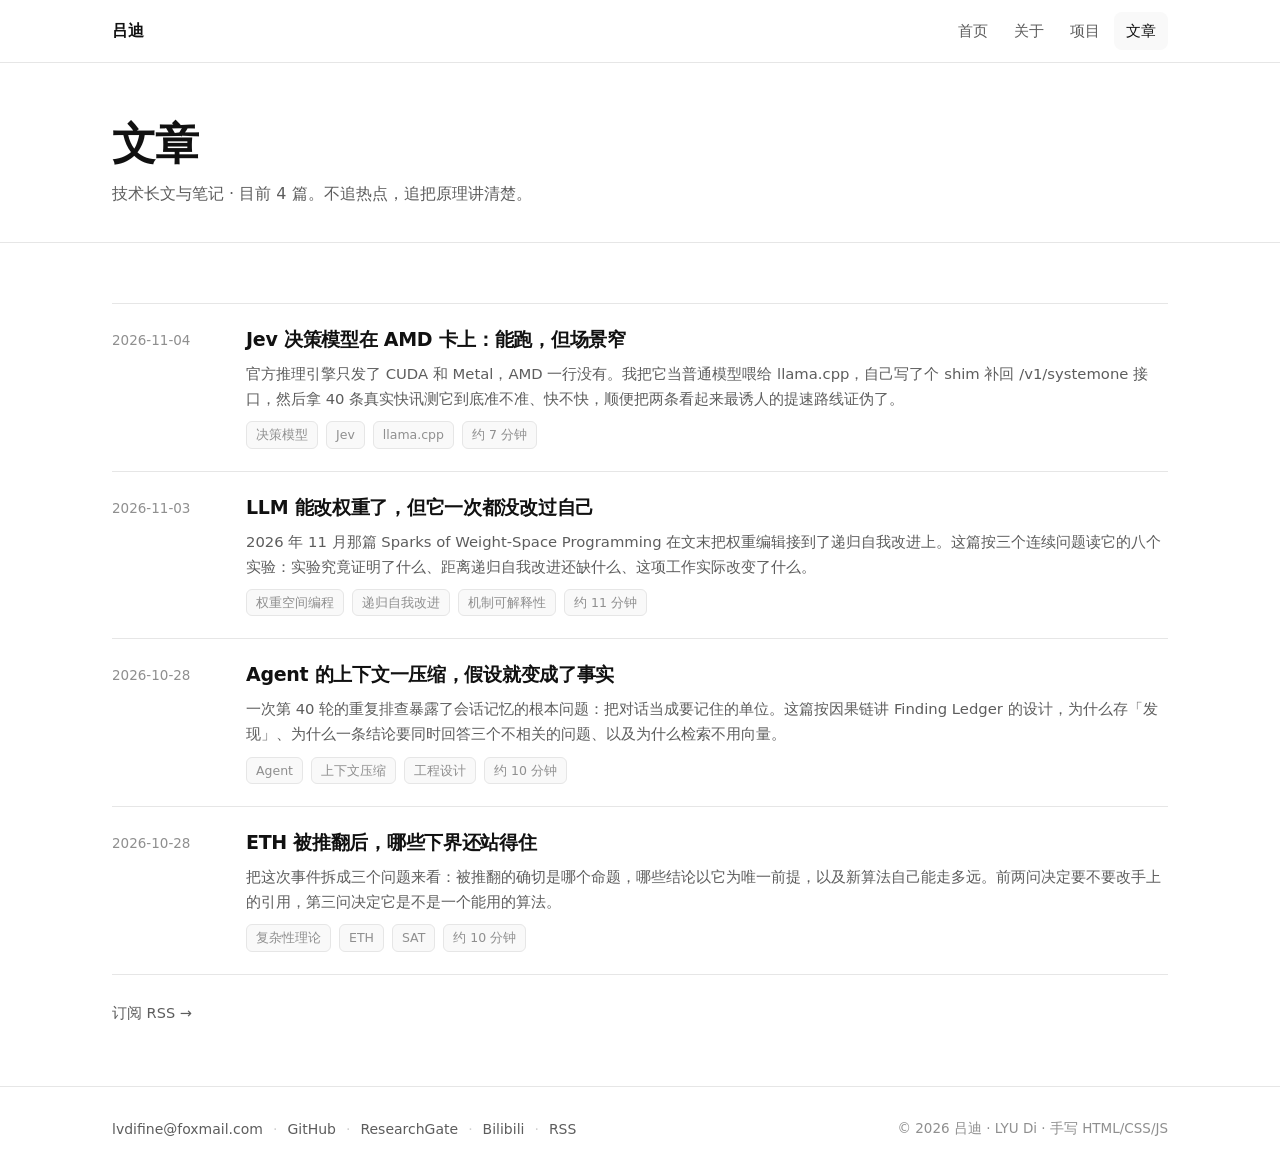
==== commit c14b6078: "post: Jev 决策模型在 AMD 卡上（llama.cpp + Vulkan 部署实测）" ====
--- a/blog/index.html
+++ b/blog/index.html
@@ -41,13 +41,21 @@
   <div class="page-head">
     <div class="wrap">
       <h1>文章</h1>
-      <p>技术长文与笔记 · 目前 3 篇。不追热点，追把原理讲清楚。</p>
+      <p>技术长文与笔记 · 目前 4 篇。不追热点，追把原理讲清楚。</p>
     </div>
   </div>
 
   <section id="posts">
     <div class="wrap">
       <ul class="post-list" data-paginate data-page-size="5" data-pager-target="#pager-posts">
+      <li class="post-item reveal" data-page-item>
+        <div class="post-date">2026-11-04</div>
+        <div>
+          <h3 class="post-h"><a href="/blog/jev-decision-model-amd-vulkan.html">Jev 决策模型在 AMD 卡上：能跑，但场景窄</a></h3>
+          <p class="post-sum">官方推理引擎只发了 CUDA 和 Metal，AMD 一行没有。我把它当普通模型喂给 llama.cpp，自己写了个 shim 补回 /v1/systemone 接口，然后拿 40 条真实快讯测它到底准不准、快不快，顺便把两条看起来最诱人的提速路线证伪了。</p>
+          <div class="post-tags"><span>决策模型</span><span>Jev</span><span>llama.cpp</span><span>约 7 分钟</span></div>
+        </div>
+      </li>
       <li class="post-item reveal" data-page-item>
         <div class="post-date">2026-11-03</div>
         <div>
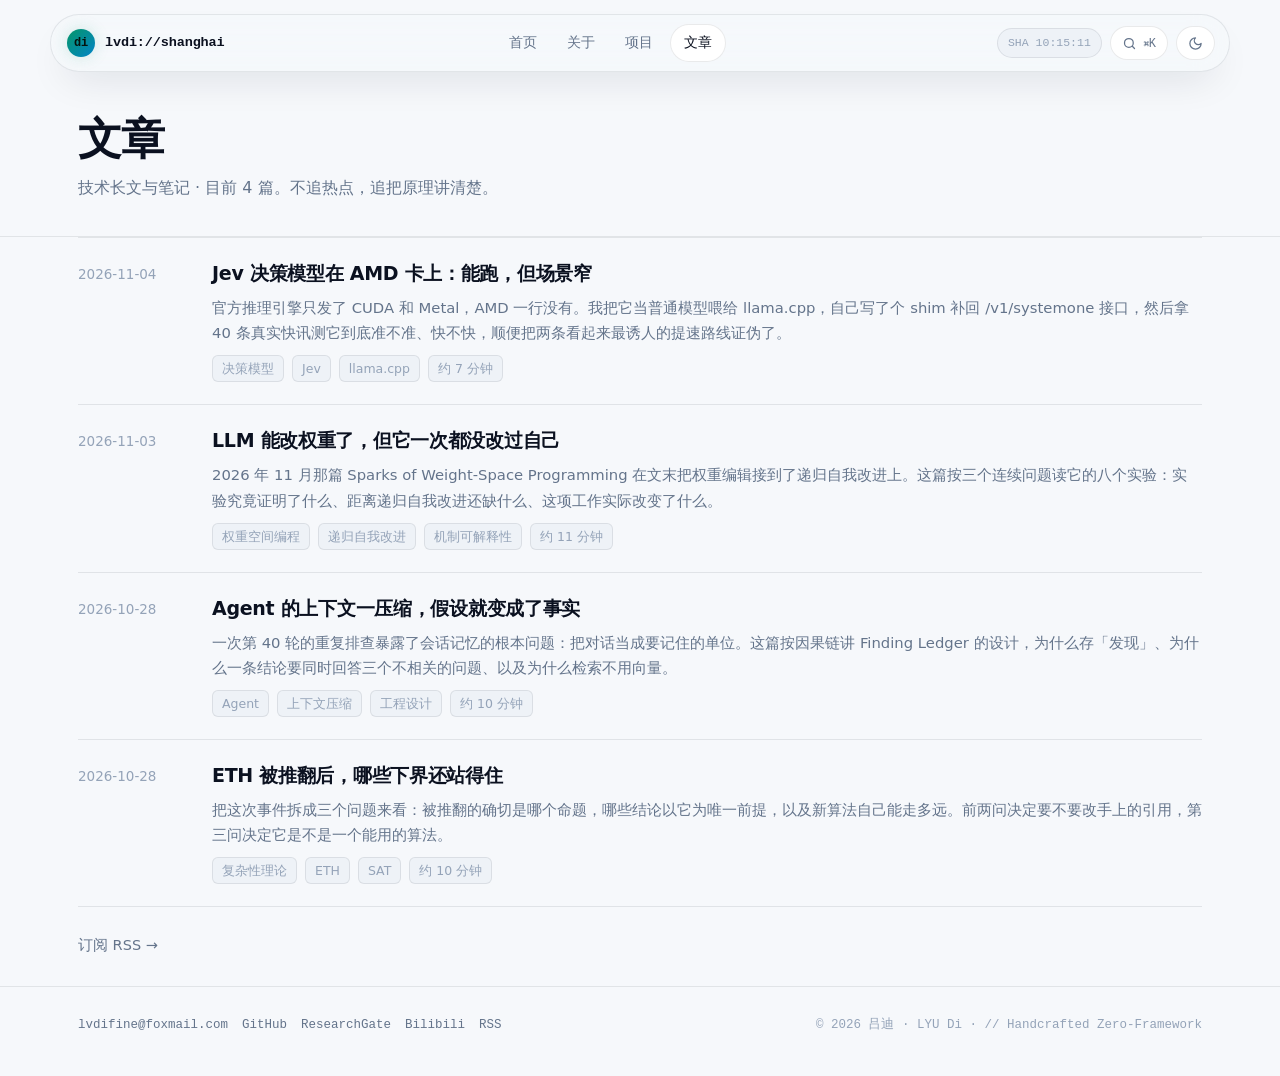
==== commit 732fef2c: "refactor(ui): 全站改版为 Bento OS 极客风，并把皮肤落进 build.py 生成器 原方案只替换 index.html / site.css / site.js 三个产物，但本站" ====
--- a/blog/index.html
+++ b/blog/index.html
@@ -3,12 +3,12 @@
 <head>
 <meta charset="UTF-8">
 <meta name="viewport" content="width=device-width, initial-scale=1">
-<meta name="theme-color" content="#ffffff">
+<meta name="theme-color" content="#f6f8fb">
 <title>文章 — 吕迪</title>
 <meta name="description" content="吕迪的技术长文与笔记：复杂性理论、Agentic RL、AI Infra、系统与工具链。">
 <meta name="author" content="Di Lv (吕迪)">
 <link rel="canonical" href="https://lvdi-profile.vercel.app/blog/">
-<link rel="icon" href="data:image/svg+xml,%3Csvg xmlns='http://www.w3.org/2000/svg' viewBox='0 0 32 32'%3E%3Crect width='32' height='32' rx='7' fill='%23111111'/%3E%3Ctext x='16' y='23' font-family='-apple-system,Segoe UI,sans-serif' font-size='18' font-weight='600' fill='%23ffffff' text-anchor='middle'%3Edi%3C/text%3E%3C/svg%3E">
+<link rel="icon" href="data:image/svg+xml,%3Csvg xmlns='http://www.w3.org/2000/svg' viewBox='0 0 32 32'%3E%3Crect width='32' height='32' rx='7' fill='%2305070c'/%3E%3Ctext x='16' y='23' font-family='ui-monospace,monospace' font-size='16' font-weight='700' fill='%2300e5a0' text-anchor='middle'%3Edi%3C/text%3E%3C/svg%3E">
 <link rel="alternate" type="application/atom+xml" title="吕迪 · 文章" href="/feed.xml">
 <meta property="og:type" content="website">
 <meta property="og:title" content="文章 — 吕迪">
@@ -17,23 +17,39 @@
 <meta property="og:locale" content="zh_CN">
 <meta property="og:site_name" content="吕迪 · LYU Di">
 <meta name="twitter:card" content="summary">
+<script>(function(){try{var s=localStorage.getItem('lvdi-theme');var t=(s==='dark'||s==='light')?s:(window.matchMedia&&window.matchMedia('(prefers-color-scheme: dark)').matches?'dark':'light');document.documentElement.setAttribute('data-theme',t);var m=document.querySelector('meta[name="theme-color"]');if(m)m.setAttribute('content',t==='dark'?'#05070c':'#f6f8fb');}catch(e){}})();</script>
 <link rel="stylesheet" href="/assets/site.css">
+<noscript><style>.reveal{opacity:1;transform:none}</style></noscript>
 </head>
 <body>
 <a class="skip" href="#main">跳到主要内容</a>
 
-<header class="nav">
-  <div class="wrap nav-in">
-    <a class="brand" href="/">吕迪</a>
-    <button class="nav-toggle" id="navToggle" aria-label="展开导航" aria-expanded="false">菜单</button>
-    <nav id="nav" aria-label="页面导航">
-      <ul>
-        <li><a href="/">首页</a></li>
-        <li><a href="/about.html">关于</a></li>
-        <li><a href="/projects.html">项目</a></li>
-        <li><a href="/blog/" class="active" aria-current="page">文章</a></li>
+<header class="dock-wrap">
+  <div class="dock">
+    <a class="dock-brand" href="/">
+      <span class="dock-logo" aria-hidden="true">di</span>
+      <span>lvdi://shanghai</span>
+    </a>
+    <nav aria-label="主导航">
+      <ul class="dock-nav" id="dockNav">
+          <li><a href="/">首页</a></li>
+          <li><a href="/about.html">关于</a></li>
+          <li><a href="/projects.html">项目</a></li>
+          <li><a href="/blog/" class="active" aria-current="page">文章</a></li>
       </ul>
     </nav>
+    <div class="dock-right">
+      <span class="dock-clock" id="shClock" aria-label="上海时间">SHA --:--:--</span>
+      <button type="button" class="icon-btn cmd-btn" id="cmdOpen" aria-label="打开命令面板" title="快捷命令 (⌘K / Ctrl+K)">
+        <svg viewBox="0 0 24 24" fill="none" stroke="currentColor" stroke-width="2" stroke-linecap="round" stroke-linejoin="round" aria-hidden="true"><circle cx="11" cy="11" r="7"/><path d="m20 20-3.5-3.5"/></svg>
+        <span class="cmd-txt">⌘K</span>
+      </button>
+      <button type="button" class="icon-btn theme-toggle" id="themeToggle" aria-label="切换明暗主题" title="切换明暗主题 (T)">
+        <svg class="icon-sun" viewBox="0 0 24 24" fill="none" stroke="currentColor" stroke-width="2" stroke-linecap="round" stroke-linejoin="round" aria-hidden="true"><circle cx="12" cy="12" r="4"/><path d="M12 2v2M12 20v2M4.93 4.93l1.41 1.41M17.66 17.66l1.41 1.41M2 12h2M20 12h2M6.34 17.66l-1.41 1.41M19.07 4.93l-1.41 1.41"/></svg>
+        <svg class="icon-moon" viewBox="0 0 24 24" fill="none" stroke="currentColor" stroke-width="2" stroke-linecap="round" stroke-linejoin="round" aria-hidden="true"><path d="M12 3a6 6 0 0 0 9 9 9 9 0 1 1-9-9Z"/></svg>
+      </button>
+      <button type="button" class="icon-btn dock-menu-btn" id="dockMenuBtn" aria-label="展开导航" aria-expanded="false">☰</button>
+    </div>
   </div>
 </header>
 
@@ -88,20 +104,16 @@
 
 </main>
 
-<footer>
-  <div class="wrap foot-in">
-    <div class="foot-contact">
-      <a href="mailto:lvdifine@foxmail.com">lvdifine@foxmail.com</a>
-      <span class="sep">·</span>
+<footer class="site-footer">
+  <div class="wrap foot-grid">
+    <div class="foot-links">
+      <button type="button" id="copyMailBtn" data-mail="lvdifine@foxmail.com" title="点击复制邮箱">lvdifine@foxmail.com</button>
       <a href="https://github.com/Aression" target="_blank" rel="noopener">GitHub</a>
-      <span class="sep">·</span>
       <a href="https://www.researchgate.net/profile/Di-Lv-6" target="_blank" rel="noopener">ResearchGate</a>
-      <span class="sep">·</span>
       <a href="https://space.bilibili.com/7676105" target="_blank" rel="noopener">Bilibili</a>
-      <span class="sep">·</span>
       <a href="/feed.xml">RSS</a>
     </div>
-    <p class="foot-meta">© <span id="year">2026</span> 吕迪 · LYU Di · 手写 HTML/CSS/JS</p>
+    <div>© <span id="year">2026</span> 吕迪 · LYU Di · // Handcrafted Zero-Framework</div>
   </div>
 </footer>
 <script src="/assets/site.js" defer></script>
--- a/assets/site.css
+++ b/assets/site.css
@@ -1,480 +1,1442 @@
-/* ─────────────────────────────────────────────────────────────
-   lvdi-profile · 站点样式
-   手写 CSS，零框架零 CDN。数学字体由 assets/vendor/katex.min.css 提供。
-   约定：只用下面的 CSS 变量；组件复用同一套留白与圆角。
-   ───────────────────────────────────────────────────────────── */
-
-:root{
-  --bg:#fff;--bg-soft:#f9f9f9;--card:#fff;--card-hi:#f9f9f9;
-  --border:#e6e6e6;--border-hi:#d0d0d0;
-  --fg:#111;--fg-soft:#3d3d3d;--muted:#5d5d5d;--dim:#8f8f8f;--ink:#0d0d0d;
-  --sans:-apple-system,BlinkMacSystemFont,'Segoe UI','Noto Sans SC','PingFang SC','Microsoft YaHei',system-ui,sans-serif;
-  --mono:ui-monospace,SFMono-Regular,Menlo,Consolas,'Courier New',monospace;
-  --wrap:1120px;--r:12px;--r-sm:8px;
-  /* 代码高亮的低饱和配色，和黑白主色调共存 */
-  --tok-kw:#0d0d0d;--tok-str:#3f6b4a;--tok-com:#9a9a9a;
-  --tok-num:#8a5a2b;--tok-fn:#2b4a6b;--tok-bi:#6b3a5a;--tok-op:#5d5d5d;
+/* ==========================================================================
+   lvdi-profile · 全面重构极客风设计系统 (v4 — Bento OS + Terminal Telemetry)
+   零框架、零 CDN、@layer 分层、明暗双色语义令牌、全 GPU 合成高性能动效
+   ========================================================================== */
+
+@layer tokens, base, layout, components, legacy-subpages, motion;
+
+@layer tokens {
+  :root {
+    color-scheme: light;
+    --bg: #f6f8fb;
+    --bg-2: #eef2f7;
+    --surface: rgba(255, 255, 255, 0.86);
+    --surface-solid: #ffffff;
+    --surface-hi: #f8fafc;
+    --glass: rgba(246, 248, 251, 0.72);
+    --term-bg: #0c111b;
+    --term-bar: #131b2b;
+    --term-fg: #e2e8f0;
+    --border: rgba(15, 23, 42, 0.09);
+    --border-hi: rgba(15, 23, 42, 0.22);
+    --fg: #0b1120;
+    --fg-soft: #334155;
+    --muted: #64748b;
+    --dim: #94a3b8;
+    --ink: #0b1120;
+    --ink-inv: #ffffff;
+    --accent: #059669;
+    --accent-2: #0284c7;
+    --accent-3: #7c3aed;
+    --accent-soft: rgba(5, 150, 105, 0.1);
+    --accent-border: rgba(5, 150, 105, 0.36);
+    --accent-glow: rgba(5, 150, 105, 0.18);
+    --spot: rgba(5, 150, 105, 0.1);
+    --shadow-sm: 0 2px 8px -2px rgba(15, 23, 42, 0.06);
+    --shadow-md: 0 18px 40px -16px rgba(15, 23, 42, 0.14);
+    --shadow-lg: 0 30px 70px -20px rgba(15, 23, 42, 0.24);
+    --sans: -apple-system, BlinkMacSystemFont, 'Inter', 'Segoe UI', 'Noto Sans SC', 'PingFang SC', system-ui, sans-serif;
+    --mono: ui-monospace, 'JetBrains Mono', 'Fira Code', SFMono-Regular, Menlo, Consolas, monospace;
+    --wrap: 1180px;
+    --r-lg: 20px;
+    --r: 14px;
+    --r-sm: 10px;
+    --ease: cubic-bezier(0.16, 1, 0.3, 1);
+    /* Subpage / code tokens */
+    --bg-soft: #eef2f7;
+    --card: #ffffff;
+    --card-hi: #f8fafc;
+    --code-bg: #f8fafc;
+    --code-bar: #eef2f7;
+    --tip-fg: #047857;
+    --tip-bg: rgba(5, 150, 105, 0.07);
+    --warn-fg: #b45309;
+    --warn-bg: rgba(217, 119, 6, 0.08);
+    --insight-fg: #0369a1;
+    --insight-bg: rgba(2, 132, 199, 0.08);
+    --danger-fg: #be123c;
+    --danger-bg: rgba(190, 18, 60, 0.08);
+    --target-bg: rgba(250, 204, 21, 0.22);
+    --lightbox-bg: rgba(246, 248, 251, 0.94);
+    --tok-kw: #0f172a;
+    --tok-str: #047857;
+    --tok-com: #94a3b8;
+    --tok-num: #b45309;
+    --tok-fn: #0369a1;
+    --tok-bi: #7c3aed;
+    --tok-op: #64748b;
+  }
+
+  :root[data-theme="dark"] {
+    color-scheme: dark;
+    --bg: #05070c;
+    --bg-2: #0a0e17;
+    --surface: rgba(13, 18, 29, 0.8);
+    --surface-solid: #0d121d;
+    --surface-hi: #121928;
+    --glass: rgba(7, 10, 18, 0.72);
+    --term-bg: #070a12;
+    --term-bar: #0e1422;
+    --term-fg: #e2e8f0;
+    --border: rgba(148, 163, 184, 0.14);
+    --border-hi: rgba(148, 163, 184, 0.3);
+    --fg: #f1f5f9;
+    --fg-soft: #cbd5e1;
+    --muted: #8b9bb4;
+    --dim: #64748b;
+    --ink: #f1f5f9;
+    --ink-inv: #05070c;
+    --accent: #00e5a0;
+    --accent-2: #38bdf8;
+    --accent-3: #a78bfa;
+    --accent-soft: rgba(0, 229, 160, 0.11);
+    --accent-border: rgba(0, 229, 160, 0.42);
+    --accent-glow: rgba(0, 229, 160, 0.22);
+    --spot: rgba(0, 229, 160, 0.14);
+    --shadow-sm: 0 2px 10px -2px rgba(0, 0, 0, 0.45);
+    --shadow-md: 0 20px 48px -16px rgba(0, 0, 0, 0.72);
+    --shadow-lg: 0 32px 80px -20px rgba(0, 0, 0, 0.9);
+    --bg-soft: #0f1523;
+    --card: #0d121d;
+    --card-hi: #131b2b;
+    --code-bg: #090d16;
+    --code-bar: #101624;
+    --tip-fg: #34d399;
+    --tip-bg: rgba(16, 185, 129, 0.1);
+    --warn-fg: #fbbf24;
+    --warn-bg: rgba(245, 158, 11, 0.1);
+    --insight-fg: #38bdf8;
+    --insight-bg: rgba(56, 189, 248, 0.1);
+    --danger-fg: #fb7185;
+    --danger-bg: rgba(244, 63, 94, 0.11);
+    --target-bg: rgba(0, 229, 160, 0.16);
+    --lightbox-bg: rgba(5, 7, 12, 0.94);
+    --tok-kw: #38bdf8;
+    --tok-str: #34d399;
+    --tok-com: #64748b;
+    --tok-num: #fbbf24;
+    --tok-fn: #60a5fa;
+    --tok-bi: #c084fc;
+    --tok-op: #94a3b8;
+  }
 }
-*,*::before,*::after{box-sizing:border-box}
-html{scroll-behavior:smooth;scroll-padding-top:88px}
-body{margin:0;background:var(--bg);color:var(--fg);font-family:var(--sans);
-  font-size:16px;line-height:1.72;-webkit-font-smoothing:antialiased;text-rendering:optimizeLegibility}
-a{color:var(--fg);text-decoration:none}
-a:hover{text-decoration:underline;text-underline-offset:3px;text-decoration-color:var(--border-hi)}
-::selection{background:#eaeaea;color:var(--fg)}
-:focus-visible{outline:2px solid var(--ink);outline-offset:3px;border-radius:4px}
-
-.wrap{max-width:var(--wrap);margin:0 auto;padding:0 32px}
-@media (max-width:640px){ .wrap{padding:0 20px} }
-
-/* ── nav ── */
-header.nav{position:sticky;top:0;z-index:50;background:rgba(255,255,255,.86);
-  backdrop-filter:blur(12px);-webkit-backdrop-filter:blur(12px);border-bottom:1px solid var(--border)}
-.nav-in{display:flex;align-items:center;justify-content:space-between;height:62px;gap:20px}
-.brand{font-size:15.5px;font-weight:600;color:var(--fg);letter-spacing:-.01em}
-.nav-in ul{display:flex;gap:2px;list-style:none;margin:0;padding:0}
-.nav-in ul a{display:block;padding:7px 12px;border-radius:var(--r-sm);font-size:14.5px;color:var(--muted);
-  transition:color .18s,background .18s}
-.nav-in ul a:hover{color:var(--fg);background:var(--bg-soft);text-decoration:none}
-.nav-in ul a.active{color:var(--fg);background:var(--bg-soft);font-weight:500}
-.nav-toggle{display:none;background:none;border:1px solid var(--border-hi);border-radius:var(--r-sm);
-  color:var(--fg);font-family:var(--sans);font-size:14px;padding:7px 13px;cursor:pointer}
-.nav-toggle:hover{background:var(--bg-soft)}
-@media (max-width:760px){
-  .nav-toggle{display:block}
-  #nav{position:absolute;top:62px;left:0;right:0;background:#fff;
-    border-bottom:1px solid var(--border);display:none}
-  #nav.open{display:block}
-  #nav ul{flex-direction:column;gap:0;padding:10px}
-  #nav ul a{padding:11px 12px}
+
+@layer base {
+  *, *::before, *::after { box-sizing: border-box; }
+  html { scroll-behavior: smooth; scroll-padding-top: 96px; }
+  body {
+    margin: 0;
+    background: var(--bg);
+    color: var(--fg);
+    font-family: var(--sans);
+    font-size: 16px;
+    line-height: 1.68;
+    -webkit-font-smoothing: antialiased;
+    text-rendering: optimizeLegibility;
+    overflow-x: hidden;
+    transition: background-color 0.3s var(--ease), color 0.3s var(--ease);
+  }
+  a { color: var(--fg); text-decoration: none; }
+  ::selection { background: var(--accent-soft); color: var(--fg); }
+  :focus-visible { outline: 2px solid var(--accent); outline-offset: 3px; border-radius: 6px; }
+  .skip {
+    position: absolute; left: -9999px; top: 0; z-index: 200;
+    padding: 10px 16px; background: var(--accent); color: #03140d;
+    font-family: var(--mono); font-size: 13px; font-weight: 600;
+  }
+  .skip:focus { left: 12px; top: 12px; border-radius: 8px; }
+  ::view-transition-old(root), ::view-transition-new(root) { animation: none; mix-blend-mode: normal; }
+  ::view-transition-new(root) { z-index: 9999; }
 }
 
-/* ── 阅读进度条（文章页） ── */
-.progress{position:fixed;top:0;left:0;height:2px;width:0;background:var(--ink);z-index:60;
-  transition:width .08s linear;pointer-events:none}
-
-/* ── layout ── */
-main{padding:0}
-section{padding:60px 0;border-bottom:1px solid var(--border)}
-section:last-of-type{border-bottom:none}
-@media (max-width:640px){ section{padding:44px 0} }
+@layer layout {
+  .wrap { max-width: var(--wrap); margin: 0 auto; padding: 0 28px; }
+  @media (max-width: 640px) { .wrap { padding: 0 18px; } }
+
+  /* 悬浮胶囊玻璃导航栏 */
+  .dock-wrap {
+    position: sticky;
+    top: 14px;
+    z-index: 80;
+    padding: 0 16px;
+    pointer-events: none;
+  }
+  .dock {
+    pointer-events: auto;
+    max-width: var(--wrap);
+    margin: 0 auto;
+    height: 58px;
+    padding: 0 14px 0 16px;
+    display: flex;
+    align-items: center;
+    justify-content: space-between;
+    gap: 14px;
+    background: var(--glass);
+    backdrop-filter: blur(18px) saturate(160%);
+    -webkit-backdrop-filter: blur(18px) saturate(160%);
+    border: 1px solid var(--border);
+    border-radius: 999px;
+    box-shadow: var(--shadow-md);
+  }
+  .dock-brand {
+    display: inline-flex;
+    align-items: center;
+    gap: 10px;
+    font-family: var(--mono);
+    font-size: 13.5px;
+    font-weight: 700;
+    color: var(--fg);
+    letter-spacing: -0.01em;
+  }
+  .dock-logo {
+    display: inline-flex;
+    align-items: center;
+    justify-content: center;
+    width: 28px;
+    height: 28px;
+    border-radius: 50%;
+    background: linear-gradient(135deg, var(--accent), var(--accent-2));
+    color: #04130d;
+    font-size: 12px;
+    font-weight: 800;
+    box-shadow: 0 0 16px var(--accent-glow);
+  }
+  .dock-nav { display: flex; align-items: center; gap: 4px; list-style: none; margin: 0; padding: 0; }
+  .dock-nav a {
+    display: inline-flex;
+    align-items: center;
+    padding: 6px 13px;
+    border-radius: 999px;
+    font-size: 13.8px;
+    font-weight: 500;
+    color: var(--muted);
+    transition: color 0.18s var(--ease), background-color 0.18s var(--ease);
+  }
+  .dock-nav a:hover { color: var(--fg); background: var(--accent-soft); }
+  .dock-nav a.active { color: var(--fg); background: var(--surface-solid); border: 1px solid var(--border); }
+
+  .dock-right { display: inline-flex; align-items: center; gap: 8px; }
+  .dock-clock {
+    font-family: var(--mono);
+    font-size: 11.5px;
+    color: var(--dim);
+    padding: 4px 10px;
+    border-radius: 999px;
+    background: var(--bg-2);
+    border: 1px solid var(--border);
+    font-variant-numeric: tabular-nums;
+  }
+  .icon-btn {
+    display: inline-flex;
+    align-items: center;
+    justify-content: center;
+    gap: 6px;
+    height: 34px;
+    padding: 0 11px;
+    border-radius: 999px;
+    border: 1px solid var(--border);
+    background: var(--surface-solid);
+    color: var(--muted);
+    font-family: var(--mono);
+    font-size: 12px;
+    cursor: pointer;
+    transition: transform 0.2s var(--ease), border-color 0.2s var(--ease), color 0.2s var(--ease);
+  }
+  .icon-btn:hover { color: var(--fg); border-color: var(--accent-border); transform: translateY(-1px); }
+  .icon-btn svg { width: 15px; height: 15px; }
+  .theme-toggle .icon-sun { display: none; }
+  .theme-toggle .icon-moon { display: block; }
+  :root[data-theme="dark"] .theme-toggle .icon-sun { display: block; }
+  :root[data-theme="dark"] .theme-toggle .icon-moon { display: none; }
+  .dock-menu-btn { display: none; }
+
+  @media (max-width: 860px) {
+    .dock-clock { display: none; }
+  }
+  @media (max-width: 720px) {
+    .dock-menu-btn { display: inline-flex; }
+    .cmd-btn .cmd-txt { display: none; }
+    .dock-nav {
+      display: none;
+      position: absolute;
+      top: 70px;
+      left: 16px;
+      right: 16px;
+      flex-direction: column;
+      align-items: stretch;
+      padding: 10px;
+      border-radius: var(--r);
+      background: var(--surface-solid);
+      border: 1px solid var(--border);
+      box-shadow: var(--shadow-lg);
+    }
+    .dock-nav.open { display: flex; }
+    .dock-nav a { padding: 10px 14px; border-radius: var(--r-sm); }
+  }
+
+  /* 全屏 Split Hero + 神经网络点阵 Canvas */
+  .hero-stage {
+    position: relative;
+    padding: 54px 0 48px;
+    overflow: hidden;
+  }
+  #heroCanvas {
+    position: absolute;
+    inset: 0;
+    width: 100%;
+    height: 100%;
+    pointer-events: none;
+    opacity: 0.72;
+  }
+  .hero-grid {
+    position: relative;
+    z-index: 2;
+    display: grid;
+    grid-template-columns: minmax(0, 1.12fr) minmax(0, 0.98fr);
+    gap: 36px;
+    align-items: center;
+  }
+  @media (max-width: 960px) {
+    .hero-grid { grid-template-columns: 1fr; gap: 28px; }
+    .hero-stage { padding: 36px 0 36px; }
+  }
+
+  .status-pill {
+    display: inline-flex;
+    align-items: center;
+    gap: 10px;
+    padding: 6px 14px;
+    border-radius: 999px;
+    background: var(--surface);
+    border: 1px solid var(--border);
+    font-family: var(--mono);
+    font-size: 12px;
+    color: var(--fg-soft);
+    margin-bottom: 20px;
+    box-shadow: var(--shadow-sm);
+  }
+  .pulse-dot {
+    position: relative;
+    width: 8px;
+    height: 8px;
+    border-radius: 50%;
+    background: var(--accent);
+    box-shadow: 0 0 10px var(--accent);
+  }
+  .pulse-dot::after {
+    content: '';
+    position: absolute;
+    inset: -4px;
+    border-radius: 50%;
+    border: 1.5px solid var(--accent);
+    animation: pulse-ring 2.2s var(--ease) infinite;
+  }
+  .hero-title {
+    margin: 0 0 10px;
+    font-size: clamp(44px, 5.8vw, 68px);
+    font-weight: 800;
+    line-height: 1.04;
+    letter-spacing: -0.04em;
+    display: flex;
+    flex-wrap: wrap;
+    align-items: baseline;
+    gap: 14px;
+  }
+  .hero-title-en {
+    font-family: var(--mono);
+    font-size: clamp(16px, 1.8vw, 21px);
+    font-weight: 600;
+    color: var(--accent);
+    letter-spacing: -0.01em;
+  }
+  .hero-tagline {
+    font-family: var(--mono);
+    font-size: clamp(15px, 1.5vw, 18px);
+    color: var(--accent-2);
+    margin: 0 0 16px;
+    min-height: 1.5em;
+  }
+  .hero-bio {
+    margin: 0 0 26px;
+    font-size: 15.8px;
+    color: var(--fg-soft);
+    max-width: 54ch;
+    line-height: 1.76;
+  }
+  .hero-bio strong { color: var(--fg); }
+  .hero-cta { display: flex; flex-wrap: wrap; gap: 10px; }
+  .btn-primary, .btn-ghost {
+    display: inline-flex;
+    align-items: center;
+    gap: 8px;
+    padding: 10px 20px;
+    border-radius: 999px;
+    font-family: var(--mono);
+    font-size: 13.2px;
+    font-weight: 600;
+    cursor: pointer;
+    transition: transform 0.22s var(--ease), box-shadow 0.22s var(--ease),
+      background-color 0.22s var(--ease), border-color 0.22s var(--ease);
+  }
+  .btn-primary {
+    background: linear-gradient(135deg, var(--accent), var(--accent-2));
+    color: #03150e;
+    border: none;
+    box-shadow: 0 10px 26px -8px var(--accent-glow);
+  }
+  .btn-primary:hover { transform: translateY(-2px); box-shadow: 0 16px 34px -8px var(--accent-glow); }
+  .btn-ghost {
+    background: var(--surface);
+    color: var(--fg);
+    border: 1px solid var(--border-hi);
+  }
+  .btn-ghost:hover { transform: translateY(-2px); border-color: var(--accent-border); background: var(--surface-hi); }
+}
+
+@layer components {
+  /* 交互式极客终端窗口 */
+  .term-window {
+    background: var(--term-bg);
+    color: var(--term-fg);
+    border: 1px solid rgba(148, 163, 184, 0.2);
+    border-radius: var(--r-lg);
+    overflow: hidden;
+    box-shadow: var(--shadow-lg);
+    font-family: var(--mono);
+    font-size: 12.8px;
+  }
+  .term-bar {
+    display: flex;
+    align-items: center;
+    justify-content: space-between;
+    padding: 10px 14px;
+    background: var(--term-bar);
+    border-bottom: 1px solid rgba(148, 163, 184, 0.14);
+  }
+  .term-dots { display: inline-flex; gap: 6px; }
+  .term-dots span { width: 10px; height: 10px; border-radius: 50%; }
+  .term-dots span:nth-child(1) { background: #ff5f56; }
+  .term-dots span:nth-child(2) { background: #ffbd2e; }
+  .term-dots span:nth-child(3) { background: #27c93f; }
+  .term-title { font-size: 11.5px; color: #94a3b8; }
+  .term-body {
+    padding: 14px 16px;
+    height: 256px;
+    overflow-y: auto;
+    line-height: 1.62;
+    scrollbar-width: thin;
+  }
+  .term-line { margin: 0 0 6px; white-space: pre-wrap; word-break: break-word; }
+  .term-line .t-acc { color: #00e5a0; font-weight: 600; }
+  .term-line .t-sky { color: #38bdf8; }
+  .term-line .t-mut { color: #94a3b8; }
+  .term-line .t-warn { color: #fbbf24; }
+  .term-input-row {
+    display: flex;
+    align-items: center;
+    gap: 8px;
+    padding: 10px 16px;
+    border-top: 1px solid rgba(148, 163, 184, 0.12);
+    background: rgba(255, 255, 255, 0.02);
+  }
+  .term-prompt { color: #00e5a0; font-weight: 700; flex: none; }
+  .term-input {
+    flex: 1;
+    background: none;
+    border: none;
+    color: #f8fafc;
+    font-family: var(--mono);
+    font-size: 12.8px;
+    outline: none;
+  }
+  .term-chips {
+    display: flex;
+    flex-wrap: wrap;
+    gap: 6px;
+    padding: 8px 14px 12px;
+    background: rgba(255, 255, 255, 0.015);
+  }
+  .term-chip {
+    background: rgba(148, 163, 184, 0.1);
+    color: #cbd5e1;
+    border: 1px solid rgba(148, 163, 184, 0.2);
+    border-radius: 6px;
+    padding: 3px 8px;
+    font-family: var(--mono);
+    font-size: 11px;
+    cursor: pointer;
+    transition: background-color 0.15s, border-color 0.15s, color 0.15s;
+  }
+  .term-chip:hover { background: rgba(0, 229, 160, 0.15); border-color: #00e5a0; color: #00e5a0; }
+
+  /* 区块头部 */
+  .section-block { padding: 34px 0 42px; }
+  .section-bar {
+    display: flex;
+    align-items: flex-end;
+    justify-content: space-between;
+    flex-wrap: wrap;
+    gap: 14px;
+    margin-bottom: 22px;
+  }
+  .section-kicker {
+    font-family: var(--mono);
+    font-size: 12px;
+    color: var(--accent);
+    text-transform: uppercase;
+    letter-spacing: 0.08em;
+    margin: 0 0 4px;
+  }
+  .section-h {
+    margin: 0;
+    font-size: clamp(22px, 2.4vw, 28px);
+    font-weight: 700;
+    letter-spacing: -0.025em;
+  }
+  .section-link {
+    font-family: var(--mono);
+    font-size: 13px;
+    color: var(--muted);
+    transition: color 0.18s;
+  }
+  .section-link:hover { color: var(--accent); }
+
+  /* 12 列不对称 Bento Grid */
+  .bento-grid {
+    display: grid;
+    grid-template-columns: repeat(12, minmax(0, 1fr));
+    gap: 18px;
+  }
+  .bento-card {
+    position: relative;
+    background: var(--surface);
+    backdrop-filter: blur(12px);
+    border: 1px solid var(--border);
+    border-radius: var(--r-lg);
+    padding: 24px;
+    display: flex;
+    flex-direction: column;
+    gap: 14px;
+    overflow: hidden;
+    box-shadow: var(--shadow-sm);
+    transform-style: preserve-3d;
+    transition: transform 0.25s var(--ease), border-color 0.25s var(--ease), box-shadow 0.25s var(--ease);
+  }
+  .bento-card::before {
+    content: '';
+    position: absolute;
+    inset: 0;
+    background: radial-gradient(380px circle at var(--mx, 50%) var(--my, 50%), var(--spot), transparent 65%);
+    opacity: 0;
+    transition: opacity 0.28s var(--ease);
+    pointer-events: none;
+  }
+  .bento-card:hover {
+    border-color: var(--accent-border);
+    box-shadow: var(--shadow-md);
+  }
+  .bento-card:hover::before { opacity: 1; }
+  .bento-card > * { position: relative; z-index: 1; }
+
+  .span-7 { grid-column: span 7; }
+  .span-5 { grid-column: span 5; }
+  .span-4 { grid-column: span 4; }
+  @media (max-width: 980px) {
+    .span-7, .span-5 { grid-column: span 12; }
+    .span-4 { grid-column: span 6; }
+  }
+  @media (max-width: 680px) {
+    .span-4 { grid-column: span 12; }
+  }
+
+  .bento-meta {
+    display: flex;
+    align-items: center;
+    justify-content: space-between;
+    gap: 10px;
+    font-family: var(--mono);
+    font-size: 11.5px;
+  }
+  .badge-live {
+    display: inline-flex;
+    align-items: center;
+    gap: 6px;
+    padding: 3px 10px;
+    border-radius: 999px;
+    color: var(--accent);
+    background: var(--accent-soft);
+    border: 1px solid var(--accent-border);
+  }
+  .badge-muted {
+    padding: 3px 10px;
+    border-radius: 999px;
+    color: var(--muted);
+    background: var(--bg-2);
+    border: 1px solid var(--border);
+  }
+  .bento-card h3 { margin: 0; font-size: 19px; font-weight: 700; letter-spacing: -0.02em; }
+  .bento-desc { margin: 0; font-size: 14.5px; color: var(--fg-soft); line-height: 1.7; }
+  .bento-desc strong { color: var(--fg); }
+
+  /* 证据图 SVG 动效卡片 */
+  .graph-viz {
+    width: 100%;
+    height: 104px;
+    border-radius: var(--r);
+    background: var(--bg-2);
+    border: 1px solid var(--border);
+    padding: 8px;
+  }
+  .graph-edge {
+    stroke: var(--accent);
+    stroke-width: 1.5;
+    stroke-dasharray: 5 5;
+    fill: none;
+    opacity: 0.7;
+    animation: flow-dash 2.6s linear infinite;
+  }
+  .graph-node rect { fill: var(--surface-solid); stroke: var(--accent-border); stroke-width: 1.2; }
+  .graph-node text { fill: var(--fg); font-family: var(--mono); font-size: 10px; font-weight: 600; }
+
+  /* 能力指标条 */
+  .telemetry-list { display: flex; flex-direction: column; gap: 11px; margin-top: 2px; }
+  .tel-row { display: flex; flex-direction: column; gap: 5px; }
+  .tel-head { display: flex; justify-content: space-between; font-family: var(--mono); font-size: 12px; color: var(--fg-soft); }
+  .tel-head span:last-child { color: var(--accent); }
+  .tel-track { height: 6px; border-radius: 999px; background: var(--bg-2); overflow: hidden; }
+  .tel-fill {
+    height: 100%;
+    width: 0;
+    border-radius: 999px;
+    background: linear-gradient(90deg, var(--accent), var(--accent-2));
+    transition: width 0.9s var(--ease);
+  }
+
+  /* 教育与论文微卡片 */
+  .cred-list { display: flex; flex-direction: column; gap: 12px; }
+  .cred-item {
+    padding: 10px 12px;
+    border-radius: var(--r-sm);
+    background: var(--bg-2);
+    border: 1px solid var(--border);
+  }
+  .cred-t { font-size: 14px; font-weight: 650; color: var(--fg); }
+  .cred-s { font-family: var(--mono); font-size: 11.5px; color: var(--muted); margin-top: 2px; }
+  .cred-s em { color: var(--accent); font-style: normal; font-weight: 600; }
+
+  .pill-row { display: flex; flex-wrap: wrap; gap: 6px; margin-top: auto; }
+  .pill {
+    font-family: var(--mono);
+    font-size: 11.5px;
+    color: var(--muted);
+    background: var(--bg-2);
+    border: 1px solid var(--border);
+    border-radius: 6px;
+    padding: 2px 8px;
+  }
+  .card-action {
+    font-family: var(--mono);
+    font-size: 12.5px;
+    color: var(--accent);
+    display: inline-flex;
+    align-items: center;
+    gap: 5px;
+    margin-top: 2px;
+  }
+  .card-action:hover { text-decoration: underline; text-underline-offset: 3px; }
+
+  /* 文章筛选与日志卡片 */
+  .filter-bar { display: flex; flex-wrap: wrap; gap: 8px; }
+  .filter-btn {
+    padding: 6px 14px;
+    border-radius: 999px;
+    border: 1px solid var(--border);
+    background: var(--surface);
+    color: var(--muted);
+    font-family: var(--mono);
+    font-size: 12px;
+    cursor: pointer;
+    transition: all 0.2s var(--ease);
+  }
+  .filter-btn:hover { color: var(--fg); border-color: var(--accent-border); }
+  .filter-btn.active {
+    background: var(--accent);
+    color: #03150e;
+    border-color: var(--accent);
+    font-weight: 700;
+  }
+
+  .log-list { display: grid; grid-template-columns: repeat(2, minmax(0, 1fr)); gap: 18px; }
+  @media (max-width: 820px) { .log-list { grid-template-columns: 1fr; } }
+  .log-card {
+    position: relative;
+    display: flex;
+    flex-direction: column;
+    gap: 10px;
+    padding: 22px;
+    border-radius: var(--r-lg);
+    background: var(--surface);
+    border: 1px solid var(--border);
+    box-shadow: var(--shadow-sm);
+    transition: transform 0.24s var(--ease), border-color 0.24s var(--ease), box-shadow 0.24s var(--ease);
+  }
+  .log-card[hidden] { display: none; }
+  .log-card:hover { transform: translateY(-3px); border-color: var(--accent-border); box-shadow: var(--shadow-md); }
+  .log-top { display: flex; justify-content: space-between; font-family: var(--mono); font-size: 12px; color: var(--dim); }
+  .log-card h3 { margin: 0; font-size: 18px; line-height: 1.4; font-weight: 700; }
+  .log-card:hover h3 a { color: var(--accent); }
+  .log-card p { margin: 0; font-size: 14.5px; color: var(--muted); line-height: 1.72; }
+
+  /* 页脚 */
+  .site-footer {
+    margin-top: 28px;
+    border-top: 1px solid var(--border);
+    padding: 28px 0 40px;
+  }
+  .foot-grid {
+    display: flex;
+    align-items: center;
+    justify-content: space-between;
+    flex-wrap: wrap;
+    gap: 16px;
+    font-family: var(--mono);
+    font-size: 12.5px;
+    color: var(--dim);
+  }
+  .foot-links { display: flex; flex-wrap: wrap; gap: 14px; }
+  .foot-links a, .foot-links button {
+    background: none;
+    border: none;
+    padding: 0;
+    font-family: inherit;
+    font-size: inherit;
+    color: var(--muted);
+    cursor: pointer;
+    transition: color 0.18s;
+  }
+  .foot-links a:hover, .foot-links button:hover { color: var(--accent); }
+
+  /* ⌘K 命令面板 */
+  .cmd-backdrop {
+    position: fixed;
+    inset: 0;
+    z-index: 220;
+    background: rgba(2, 6, 12, 0.6);
+    backdrop-filter: blur(8px);
+    display: flex;
+    align-items: flex-start;
+    justify-content: center;
+    padding: 13vh 16px 24px;
+  }
+  .cmd-backdrop[hidden] { display: none; }
+  .cmd-dialog {
+    width: 100%;
+    max-width: 520px;
+    background: var(--surface-solid);
+    border: 1px solid var(--border-hi);
+    border-radius: var(--r);
+    box-shadow: var(--shadow-lg);
+    overflow: hidden;
+    animation: cmd-pop 0.18s var(--ease);
+  }
+  .cmd-head { display: flex; align-items: center; gap: 10px; padding: 12px 16px; border-bottom: 1px solid var(--border); }
+  .cmd-prompt { font-family: var(--mono); color: var(--accent); font-weight: 700; }
+  .cmd-input { flex: 1; border: none; background: none; color: var(--fg); font-family: var(--mono); font-size: 14px; outline: none; }
+  .cmd-list { list-style: none; margin: 0; padding: 8px; max-height: 320px; overflow-y: auto; }
+  .cmd-item {
+    display: flex;
+    align-items: center;
+    justify-content: space-between;
+    padding: 10px 12px;
+    border-radius: var(--r-sm);
+    color: var(--fg-soft);
+    font-size: 13.8px;
+    cursor: pointer;
+  }
+  .cmd-item[aria-selected="true"], .cmd-item:hover { background: var(--accent-soft); color: var(--fg); }
+  .cmd-item-sub { font-family: var(--mono); font-size: 11.5px; color: var(--dim); }
+  .cmd-item[aria-selected="true"] .cmd-item-sub { color: var(--accent); }
+  .cmd-foot {
+    display: flex;
+    justify-content: space-between;
+    padding: 8px 16px;
+    border-top: 1px solid var(--border);
+    background: var(--bg-2);
+    font-family: var(--mono);
+    font-size: 11.5px;
+    color: var(--dim);
+  }
+
+  /* Toast 提示 */
+  .toast {
+    position: fixed;
+    bottom: 22px;
+    right: 22px;
+    z-index: 260;
+    font-family: var(--mono);
+    font-size: 12.5px;
+    color: var(--fg);
+    background: var(--surface-solid);
+    border: 1px solid var(--accent-border);
+    border-radius: var(--r-sm);
+    padding: 10px 15px;
+    box-shadow: var(--shadow-md);
+    opacity: 0;
+    transform: translateY(10px);
+    pointer-events: none;
+    transition: opacity 0.22s var(--ease), transform 0.22s var(--ease);
+  }
+  .toast.show { opacity: 1; transform: translateY(0); }
+}
+
+/* 兼容现有 blog/*.html、about.html、projects.html、components.html 子页样式 */
+@layer legacy-subpages {
+  .progress {
+    position: fixed; top: 0; left: 0; width: 100%; height: 2.5px; z-index: 90;
+    background: linear-gradient(90deg, var(--accent), var(--accent-2));
+    transform-origin: left center; transform: scaleX(0); will-change: transform; pointer-events: none;
+  }
+  .page-head { padding: 48px 0 32px; border-bottom: 1px solid var(--border); }
+  .page-head h1 { font-size: clamp(30px, 4vw, 44px); margin: 0 0 10px; letter-spacing: -0.03em; }
+  .page-head p { margin: 0; color: var(--muted); max-width: 62ch; }
+  .article { padding: 40px 0 64px; }
+  .art-layout { max-width: var(--wrap); margin: 0 auto; padding: 0 28px; display: grid; grid-template-columns: 200px minmax(0, 1fr); gap: 52px; align-items: start; }
+  @media (max-width: 1024px) { .art-layout { grid-template-columns: minmax(0, 1fr); max-width: 820px; } .toc-side { display: none; } }
+  @media (min-width: 1025px) { .toc-inline { display: none; } }
+  .toc { position: sticky; top: 90px; max-height: calc(100vh - 120px); overflow-y: auto; font-size: 13.4px; }
+  .toc ul { list-style: none; margin: 0; padding: 0; }
+  .toc a { display: block; padding: 5px 10px; border-left: 2px solid var(--border); color: var(--muted); }
+  .toc a.active { color: var(--accent); border-left-color: var(--accent); background: var(--accent-soft); }
+  .prose { font-size: 16.5px; line-height: 1.86; color: var(--fg-soft); max-width: 760px; overflow-wrap: break-word; }
+  .prose h2, .prose h3 { color: var(--fg); scroll-margin-top: 96px; }
+  .prose code { font-family: var(--mono); font-size: 13.5px; background: var(--bg-soft); border: 1px solid var(--border); border-radius: 5px; padding: 1px 6px; color: var(--fg); }
+  .code-block { margin: 0 0 22px; border: 1px solid var(--border); border-radius: var(--r-sm); background: var(--code-bg); overflow: hidden; }
+  .code-bar { display: flex; align-items: center; gap: 10px; padding: 7px 12px; border-bottom: 1px solid var(--border); background: var(--code-bar); font-family: var(--mono); font-size: 12px; }
+  .code-copy { margin-left: auto; font-family: var(--mono); font-size: 11.5px; color: var(--muted); background: var(--surface-solid); border: 1px solid var(--border); border-radius: 5px; padding: 2px 8px; cursor: pointer; }
+  .prose .code-block pre { margin: 0; padding: 14px 16px; overflow-x: auto; }
+  .prose .code-block pre code { background: none; border: none; padding: 0; }
+  .tok-kw { color: var(--tok-kw); font-weight: 600; } .tok-str { color: var(--tok-str); }
+  .tok-com { color: var(--tok-com); font-style: italic; } .tok-num { color: var(--tok-num); }
+  .tok-fn { color: var(--tok-fn); } .tok-bi { color: var(--tok-bi); } .tok-op { color: var(--tok-op); }
+  .box { margin: 0 0 22px; border: 1px solid var(--border); border-left: 3px solid var(--accent); border-radius: 0 var(--r-sm) var(--r-sm) 0; padding: 15px 18px; background: var(--bg-soft); }
+  .box-tip { border-left-color: var(--tip-fg); background: var(--tip-bg); }
+  .box-warn { border-left-color: var(--warn-fg); background: var(--warn-bg); }
+  .box-insight { border-left-color: var(--insight-fg); background: var(--insight-bg); }
+  .fold, .tabs, .bars, .cmp-col { border: 1px solid var(--border); border-radius: var(--r-sm); background: var(--card); margin-bottom: 22px; }
+  .metrics { display: grid; grid-template-columns: repeat(auto-fit, minmax(148px, 1fr)); gap: 1px; background: var(--border); border: 1px solid var(--border); border-radius: var(--r); overflow: hidden; margin-bottom: 24px; }
+  .metric { background: var(--card); padding: 18px 20px; }
+  .lightbox { position: fixed; inset: 0; z-index: 200; background: var(--lightbox-bg); backdrop-filter: blur(8px); display: flex; align-items: center; justify-content: center; padding: 24px; cursor: zoom-out; }
+  .lightbox[hidden] { display: none; }
+  .lightbox img { max-width: 100%; max-height: 100%; border-radius: var(--r-sm); }
+}
+
+@layer motion {
+  @keyframes pulse-ring {
+    0% { transform: scale(0.6); opacity: 0.8; }
+    85%, 100% { transform: scale(2.2); opacity: 0; }
+  }
+  @keyframes flow-dash {
+    to { stroke-dashoffset: -20; }
+  }
+  @keyframes cmd-pop {
+    from { opacity: 0; transform: translateY(-8px) scale(0.98); }
+    to { opacity: 1; transform: none; }
+  }
+  .reveal {
+    opacity: 0;
+    transform: translate3d(0, 18px, 0);
+    transition: opacity 0.6s var(--ease) var(--stagger, 0ms),
+      transform 0.6s var(--ease) var(--stagger, 0ms);
+    will-change: transform, opacity;
+  }
+  .reveal.in {
+    opacity: 1;
+    transform: translate3d(0, 0, 0);
+    will-change: auto;
+  }
+  @media (prefers-reduced-motion: reduce) {
+    html { scroll-behavior: auto; }
+    .reveal { opacity: 1; transform: none; transition: none; }
+    .pulse-dot::after, .graph-edge { animation: none; }
+    * { transition: none !important; animation: none !important; }
+  }
+}
+
+/* ══════════════════════════════════════════════════════════════════
+   legacy-subpages 补丁层 · 由旧 site.css 原样移植
+   目的：build.py 生成的子页/文章页骨架类（.art-layout/.prose/.card/
+   .post-list/.two-col/.pub-list/.honor-grid/.skill-grid 等）此前只命中
+   24%，导致全站子页裸奔。本层追加在 Gemini 那版 legacy 之后，
+   同 layer 内后写者胜，因此以生产验证过的旧规则为准。
+   变量名新旧完全兼容（旧 23 个变量新 tokens 层全部存在），故可直接移植。
+   ══════════════════════════════════════════════════════════════════ */
+@layer legacy-subpages {
+
+
+
+/* 阅读进度条由新版 site.js 用 transform:scaleX() 驱动（GPU 合成），
+   旧版这里是以 width 驱动的 width:0 规则，移植过来会把新条压成 0 宽，
+   故在补丁层内显式让位给 @layer components 里的新版定义。 */
+
 .sec-head{margin:0 0 26px}
+
 .sec-title{font-size:clamp(22px,2.2vw,28px);line-height:1.2;letter-spacing:-.02em;font-weight:600;color:var(--fg);margin:0}
+
 .sec-note{font-size:14.5px;color:var(--muted);margin:8px 0 0}
+
 .sec-more{margin:26px 0 0;font-size:14.5px}
+
 .sec-more a{color:var(--muted)}
+
 .sec-more a:hover{color:var(--fg)}
 
-/* ── page head（子页标题） ── */
+
+
 .page-head{padding:56px 0 34px;border-bottom:1px solid var(--border)}
+
 .page-head h1{font-size:clamp(30px,4vw,44px);line-height:1.12;letter-spacing:-.03em;margin:0 0 12px;font-weight:600}
+
 .page-head p{margin:0;color:var(--muted);font-size:16px;max-width:62ch}
-@media (max-width:640px){ .page-head{padding:40px 0 26px} }
-
-/* ── hero ── */
-.hero{padding:80px 0 56px}
-.hero h1{font-size:clamp(40px,5.4vw,64px);line-height:1.05;margin:0 0 12px;font-weight:600;letter-spacing:-.035em}
-.id-line{font-size:15px;color:var(--muted);margin:0 0 18px}
-.tagline{font-size:clamp(17px,1.6vw,20px);color:var(--fg-soft);margin:0 0 14px;line-height:1.5}
-.status{display:inline-flex;align-items:center;gap:9px;font-size:14px;color:var(--muted);
-  background:var(--bg-soft);border:1px solid var(--border);border-radius:999px;padding:6px 15px;margin:0 0 26px}
-.dot{width:6px;height:6px;border-radius:50%;background:var(--ink);flex:none}
-.links{display:flex;flex-wrap:wrap;gap:10px;list-style:none;margin:0;padding:0}
-.links a{display:inline-block;font-size:14px;color:var(--fg);border:1px solid var(--border-hi);
-  border-radius:999px;padding:8px 17px;transition:background .18s,color .18s,border-color .18s}
-.links a:hover{background:var(--ink);color:#fff;border-color:var(--ink);text-decoration:none}
-@media (max-width:640px){ .hero{padding:52px 0 40px} }
-
-/* ── 文本块 ── */
+@media (max-width:640px) { .page-head{padding:40px 0 26px}}
+
+
+
 .prose-sm{max-width:none}
+
 .prose-sm p{margin:0 0 16px;color:var(--fg-soft);font-size:16px}
+
 .prose-sm p:last-child{margin-bottom:0}
+
 .prose-sm strong{color:var(--fg);font-weight:600}
+
 .two-col{display:grid;grid-template-columns:1.5fr 1fr;gap:44px;align-items:start}
-@media (max-width:900px){ .two-col{grid-template-columns:1fr;gap:32px} }
-
-/* ── 教育 / 侧栏列表 ── */
+@media (max-width:900px) { .two-col{grid-template-columns:1fr;gap:32px}}
+
+
+
 .side-list{border-left:2px solid var(--border-hi);padding-left:22px}
+
 .side-item{margin:0 0 20px}
+
 .side-item:last-child{margin-bottom:0}
+
 .side-t{font-weight:600;color:var(--fg);font-size:15px}
+
 .side-s{font-size:13.5px;color:var(--muted);margin-top:2px}
+
 .side-d{font-size:14px;color:var(--fg-soft);margin-top:6px}
+
 .side-d em{color:var(--fg);font-style:normal;font-weight:500}
 
-/* ── 卡片网格 ── */
+
+
 .card-grid{display:grid;grid-template-columns:repeat(2,1fr);gap:16px}
-@media (max-width:900px){ .card-grid{grid-template-columns:1fr} }
+@media (max-width:900px) { .card-grid{grid-template-columns:1fr}}
+
 .card{background:var(--card);border:1px solid var(--border);border-radius:var(--r);padding:22px;
   display:flex;flex-direction:column;gap:10px;transition:border-color .2s,background .2s}
+
 .card:hover{border-color:var(--border-hi);background:var(--card-hi)}
+
 .card h3{font-size:16.5px;line-height:1.45;margin:0;font-weight:600;letter-spacing:-.01em}
+
 .card h3 a{color:var(--fg)}
+
 .card h3 a:hover{text-decoration:underline;text-underline-offset:3px}
+
 .card ul{margin:0;padding-left:0;list-style:none}
+
 .card ul li{position:relative;padding-left:16px;font-size:14.8px;color:var(--fg-soft);margin-bottom:6px;line-height:1.7}
+
 .card ul li:last-child{margin-bottom:0}
+
 .card ul li::before{content:'';position:absolute;left:0;top:.68em;width:4px;height:4px;border-radius:50%;background:var(--dim)}
+
 .card-top{display:flex;flex-wrap:wrap;align-items:center;gap:8px}
-.card-role{font-size:12.5px;color:var(--muted);background:#f2f2f2;border-radius:6px;padding:3px 10px;white-space:nowrap}
+
+.card-role{font-size:12.5px;color:var(--muted);background:var(--bg-soft);border-radius:6px;padding:3px 10px;white-space:nowrap}
+
 .stack{display:flex;flex-wrap:wrap;gap:6px;margin-top:auto;padding-top:6px}
+
 .stack span{font-size:12px;color:var(--muted);background:var(--bg-soft);border:1px solid var(--border);
   border-radius:6px;padding:2px 8px}
+
 .card-links{display:flex;flex-wrap:wrap;gap:14px;margin-top:2px}
+
 .card-links a{font-size:13px;color:var(--muted)}
+
 .card-links a:hover{color:var(--fg)}
+
 .grp + .grp{border-top:1px solid var(--border)}
 
-/* ── 论文紧凑列表 ── */
+
+
 .pub-list{list-style:none;margin:0;padding:0;border-top:1px solid var(--border)}
+
 .pub-item{padding:18px 0;border-bottom:1px solid var(--border)}
+
 .pub-meta-line{display:flex;flex-wrap:wrap;align-items:center;gap:10px;font-size:13px;color:var(--muted);margin:0 0 6px}
+
 .pub-meta-line .venue{color:var(--fg);font-weight:500}
+
 .pub-meta-line .role{color:var(--dim)}
+
 .pub-t{font-size:15.5px;line-height:1.5;color:var(--fg);margin:0;font-weight:500}
+
 .pub-t a{color:var(--fg)}
+
 .pub-t a:hover{text-decoration:underline;text-underline-offset:3px}
+
 .pub-authors{font-size:13.5px;color:var(--dim);margin:6px 0 0}
 
-/* ── 荣誉 ── */
+
+
 .honor-grid{display:grid;grid-template-columns:repeat(2,1fr);gap:1px;background:var(--border);
   border:1px solid var(--border);border-radius:var(--r);overflow:hidden}
-.honor{background:#fff;padding:18px 20px;display:flex;justify-content:space-between;align-items:baseline;gap:12px}
+
+.honor{background:var(--card);padding:18px 20px;display:flex;justify-content:space-between;align-items:baseline;gap:12px}
+
 .honor-t{font-size:15px;color:var(--fg);font-weight:500}
+
 .honor-t small{display:block;font-size:12.5px;color:var(--dim);font-weight:400;margin-top:2px}
+
 .honor-y{font-size:13.5px;color:var(--muted);white-space:nowrap}
-@media (max-width:760px){ .honor-grid{grid-template-columns:1fr} }
-
-/* ── 技能 ── */
+@media (max-width:760px) { .honor-grid{grid-template-columns:1fr}}
+
+
+
 .skill-grid{display:grid;grid-template-columns:repeat(2,1fr);gap:26px 44px}
+
 .skill-h{font-size:14px;color:var(--muted);font-weight:500;margin:0 0 10px;letter-spacing:.01em}
+
 .skill-list{display:flex;flex-wrap:wrap;gap:7px}
+
 .skill-list span{font-size:13.5px;color:var(--fg-soft);background:var(--bg-soft);border:1px solid var(--border);
   border-radius:6px;padding:4px 11px}
-@media (max-width:760px){ .skill-grid{grid-template-columns:1fr} }
-
-/* ── 文章列表 ── */
+@media (max-width:760px) { .skill-grid{grid-template-columns:1fr}}
+
+
+
 .post-list{list-style:none;margin:0;padding:0;border-top:1px solid var(--border)}
+
 .post-item{padding:22px 0;border-bottom:1px solid var(--border);display:grid;grid-template-columns:112px 1fr;gap:22px}
+
 .post-date{font-size:13.5px;color:var(--dim);font-variant-numeric:tabular-nums;padding-top:3px}
+
 .post-h{font-size:19px;line-height:1.42;margin:0 0 8px;font-weight:600;letter-spacing:-.015em}
+
 .post-h a{color:var(--fg)}
+
 .post-h a:hover{text-decoration:underline;text-underline-offset:3px}
+
 .post-sum{margin:0 0 10px;font-size:14.8px;color:var(--muted);line-height:1.7}
+
 .post-tags{display:flex;flex-wrap:wrap;gap:8px;font-size:12.5px;color:var(--dim)}
+
 .post-tags span{background:var(--bg-soft);border:1px solid var(--border);border-radius:6px;padding:2px 9px}
-@media (max-width:640px){ .post-item{grid-template-columns:1fr;gap:6px} .post-date{padding-top:0} }
-
-/* ── 分页器 ── */
+@media (max-width:640px) { .post-item{grid-template-columns:1fr;gap:6px} .post-date{padding-top:0}}
+
+
+
 .pager{display:flex;align-items:center;gap:6px;margin:34px 0 0;flex-wrap:wrap}
+
 .pager[hidden]{display:none}
-.pager button{font-family:var(--sans);font-size:14px;color:var(--muted);background:#fff;
+
+.pager button{font-family:var(--sans);font-size:14px;color:var(--muted);background:var(--card);
   border:1px solid var(--border);border-radius:var(--r-sm);padding:7px 13px;cursor:pointer;
   transition:background .18s,color .18s,border-color .18s}
+
 .pager button:hover:not(:disabled){background:var(--bg-soft);color:var(--fg);border-color:var(--border-hi)}
-.pager button[aria-current="page"]{background:var(--ink);color:#fff;border-color:var(--ink)}
+
+.pager button[aria-current="page"]{background:var(--ink);color:var(--ink-inv);border-color:var(--ink)}
+
 .pager button:disabled{opacity:.42;cursor:default}
-.pager .pager-info{margin-left:auto;font-size:13.5px;color:var(--dim)}
-
-/* ══════════════════════════════ 文章页 ══════════════════════════════ */
+
+
+
 .article{padding:40px 0 64px}
-/* 桌面：左目录 + 正文两栏；窄屏退化成单列，目录折叠进正文顶部 */
+
+
 .art-layout{max-width:1120px;margin:0 auto;padding:0 32px;
   display:grid;grid-template-columns:196px minmax(0,1fr);gap:52px;align-items:start}
-@media (max-width:1024px){
-  /* minmax(0,1fr)：不加这个，列的 min-content 会被长代码/宽表格顶开，整页横向溢出 */
-  .art-layout{grid-template-columns:minmax(0,1fr);gap:0;max-width:820px}
-}
-@media (max-width:640px){ .art-layout{padding:0 20px} }
-/* 没有目录时正文居中，不空出一列 */
-.art-layout.no-toc{grid-template-columns:minmax(0,1fr);max-width:820px}
-.art-layout.no-toc .art-main{max-width:760px;margin:0 auto}
-
-/* 目录 */
+@media (max-width:1024px) {
+  
+  .art-layout{grid-template-columns:minmax(0,1fr);gap:0;max-width:820px}}
+@media (max-width:640px) { .art-layout{padding:0 20px}}
+
+
+
 .toc{position:sticky;top:88px;max-height:calc(100vh - 116px);overflow-y:auto;
   font-size:13.4px;line-height:1.6;padding-right:4px;scrollbar-width:thin}
+
 .toc-h{font-size:11.5px;letter-spacing:.08em;text-transform:uppercase;color:var(--dim);
   margin:0 0 12px;font-weight:600}
+
 .toc ul{list-style:none;margin:0;padding:0}
+
 .toc li{margin:0}
+
 .toc a{display:block;padding:5px 10px;border-left:2px solid var(--border);color:var(--muted);
   transition:color .16s,border-color .16s,background .16s}
+
 .toc a:hover{color:var(--fg);text-decoration:none;background:var(--bg-soft)}
-.toc a.h3{padding-left:22px;font-size:12.8px;color:var(--dim)}
-.toc a.active{color:var(--fg);border-left-color:var(--ink);font-weight:500}
-@media (max-width:1024px){ .toc-side{display:none} }
-@media (min-width:1025px){ .toc-inline{display:none} }
-/* 窄屏折叠目录 */
+@media (max-width:1024px) { .toc-side{display:none}}
+@media (min-width:1025px) { .toc-inline{display:none}}
+
+
 .toc-inline{margin:0 0 26px;border:1px solid var(--border);border-radius:var(--r-sm);background:var(--bg-soft);max-width:760px}
+
 .toc-inline>summary{padding:11px 15px;font-size:14px;color:var(--muted);cursor:pointer;list-style:none;
   display:flex;align-items:center;justify-content:space-between;gap:10px}
+
 .toc-inline>summary::-webkit-details-marker{display:none}
+
 .toc-inline>summary::after{content:'▾';color:var(--dim);font-size:12px;transition:transform .2s}
+
 .toc-inline[open]>summary::after{transform:rotate(180deg)}
+
 .toc-inline .toc-box{padding:4px 10px 12px;border-top:1px solid var(--border)}
+
 .toc-inline .toc{position:static;max-height:none;overflow:visible}
 
-/* 文章头 */
+
+
 .article-head{max-width:760px}
+
 .art-meta{display:flex;flex-wrap:wrap;align-items:center;gap:8px;margin:0 0 16px;font-size:12.5px;color:var(--muted)}
-.art-meta span{background:#f2f2f2;border-radius:6px;padding:3px 10px}
+
+.art-meta span{background:var(--bg-soft);border-radius:6px;padding:3px 10px}
+
 .art-meta .sep{background:none;padding:0;color:var(--dim)}
+
 .article-head h1{font-size:clamp(27px,3.6vw,38px);line-height:1.22;letter-spacing:-.025em;margin:0 0 16px;font-weight:600}
+
 .art-sum{margin:0;color:var(--muted);font-size:15.5px;line-height:1.72}
+
 .art-rule{border:none;border-top:1px solid var(--border);margin:26px 0 8px;max-width:760px}
 
-/* ── 正文 ── */
+
+
 .prose{font-size:16.5px;line-height:1.86;color:var(--fg-soft);max-width:760px;
-  overflow-wrap:break-word}   /* 脚注里的长 URL、长英文串必须能断行，否则窄屏溢出 */
+  overflow-wrap:break-word}
+   
 .prose a,.prose code{overflow-wrap:anywhere}
+
 .prose>:first-child{margin-top:0}
+
 .prose h2{font-size:clamp(21px,2.2vw,25px);line-height:1.32;letter-spacing:-.015em;color:var(--fg);
   margin:50px 0 14px;font-weight:600;scroll-margin-top:88px;position:relative}
+
 .prose h3{font-size:18px;line-height:1.4;color:var(--fg);margin:32px 0 10px;font-weight:600;scroll-margin-top:88px;position:relative}
+
 .prose h2 .anchor,.prose h3 .anchor{position:absolute;left:-.62em;top:0;color:var(--border-hi);opacity:0;
   text-decoration:none;font-weight:400;transition:opacity .15s,color .15s}
+
 .prose h2:hover .anchor,.prose h3:hover .anchor{opacity:1}
+
 .prose h2 .anchor:hover,.prose h3 .anchor:hover{color:var(--fg);text-decoration:none}
+
 .prose p{margin:0 0 17px}
+
 .prose strong{color:var(--fg);font-weight:600}
+
 .prose em{font-style:italic;color:var(--fg)}
+
 .prose a{color:var(--fg);text-decoration:underline;text-underline-offset:3px;text-decoration-color:var(--border-hi)}
+
 .prose a:hover{text-decoration-color:var(--fg)}
+
 .prose ul,.prose ol{margin:0 0 17px;padding-left:22px}
+
 .prose li{margin:0 0 8px}
+
 .prose li::marker{color:var(--dim)}
+
 .prose blockquote{margin:0 0 22px;padding:14px 19px;background:var(--bg-soft);border-left:2px solid var(--border-hi);
   border-radius:0 var(--r-sm) var(--r-sm) 0;color:var(--muted);font-size:15.5px}
+
 .prose blockquote p:last-child{margin:0}
+
 .prose hr{border:none;border-top:1px solid var(--border);margin:34px 0}
+
 .prose img{max-width:100%;height:auto;border-radius:var(--r-sm);border:1px solid var(--border);display:block}
-.prose code{font-family:var(--mono);font-size:13.8px;background:#f4f4f4;border:1px solid var(--border);
-  border-radius:5px;padding:1px 5px;color:#1f1f1f;overflow-wrap:anywhere}
-.prose kbd{font-family:var(--mono);font-size:12.5px;background:#fff;border:1px solid var(--border-hi);
+
+.prose code{font-family:var(--mono);font-size:13.8px;background:var(--bg-soft);border:1px solid var(--border);
+  border-radius:5px;padding:1px 5px;color:var(--fg);overflow-wrap:anywhere}
+
+.prose kbd{font-family:var(--mono);font-size:12.5px;background:var(--card);border:1px solid var(--border-hi);
   border-bottom-width:2px;border-radius:5px;padding:1px 6px;color:var(--fg)}
+
 .prose table{display:block;width:100%;overflow-x:auto;border-collapse:collapse;margin:0 0 24px;font-size:14.8px}
+
 .prose th,.prose td{border:1px solid var(--border);padding:9px 13px;text-align:left;vertical-align:top}
+
 .prose th{background:var(--bg-soft);color:var(--fg);font-weight:600;white-space:nowrap}
+
 .prose td code{font-size:12.8px}
 
-/* ── 代码块（带语言标签与复制按钮） ── */
+
+
 .code-block{position:relative;margin:0 0 22px;border:1px solid var(--border);border-radius:var(--r-sm);
-  background:#fafafa;overflow:hidden}
+  background:var(--code-bg);overflow:hidden}
+
 .code-bar{display:flex;align-items:center;gap:12px;
-  padding:6px 12px;border-bottom:1px solid var(--border);background:#f4f4f4}
+  padding:6px 12px;border-bottom:1px solid var(--border);background:var(--code-bar)}
+
 .code-title{font-family:var(--mono);font-size:12px;color:var(--muted);
   overflow:hidden;text-overflow:ellipsis;white-space:nowrap}
+
 .code-lang{font-family:var(--mono);font-size:11.5px;color:var(--dim);letter-spacing:.04em;
   text-transform:uppercase;margin-left:auto}
-.code-copy{font-family:var(--sans);font-size:11.5px;color:var(--dim);background:#fff;border:1px solid var(--border);
+
+.code-copy{font-family:var(--sans);font-size:11.5px;color:var(--dim);background:var(--card);border:1px solid var(--border);
   border-radius:5px;padding:2px 8px;cursor:pointer;transition:color .15s,border-color .15s,background .15s;flex:none}
+
 .code-copy:hover{color:var(--fg);border-color:var(--border-hi);background:var(--bg-soft)}
-.code-copy.done{color:#3f6b4a;border-color:#bcd6c4}
+
 .prose .code-block pre{margin:0;border:none;border-radius:0;background:none;padding:14px 16px;overflow-x:auto}
+
 .prose .code-block pre code{background:none;border:none;border-radius:0;padding:0;font-size:13.2px;
-  line-height:1.62;color:#242424;white-space:pre;overflow-wrap:normal}
-/* 语法高亮 token */
+  line-height:1.62;color:var(--fg);white-space:pre;overflow-wrap:normal}
+
+
 .tok-kw{color:var(--tok-kw);font-weight:600}
+
 .tok-str{color:var(--tok-str)}
+
 .tok-com{color:var(--tok-com);font-style:italic}
+
 .tok-num{color:var(--tok-num)}
+
 .tok-fn{color:var(--tok-fn)}
+
 .tok-bi{color:var(--tok-bi)}
-.tok-op{color:var(--tok-op)}
-.tok-attr{color:var(--tok-fn)}
-.tok-key{color:var(--tok-bi)}
-
-/* ── 数学公式（KaTeX 构建时渲染成静态 HTML，页面零 JS） ── */
+
+
+
 .katex{font-size:1.03em}
+
 .katex-display{margin:26px 0;overflow-x:auto;overflow-y:hidden;padding:2px 0}
+
 .katex-display>.katex{white-space:nowrap}
-.math-err{color:#b91c1c;font-family:var(--mono);font-size:13px;background:#fdf2f2;
-  border:1px solid #f3d2d2;border-radius:5px;padding:1px 6px}
-
-/* ── 脚注 ── */
-.fn-ref{font-size:.78em;vertical-align:super;line-height:0;text-decoration:none;
-  color:var(--muted);border-bottom:1px dotted var(--border-hi);padding:0 1px}
-.fn-ref:hover{color:var(--fg);text-decoration:none}
-.footnotes{margin:44px 0 0;padding-top:20px;border-top:1px solid var(--border);font-size:14.2px;color:var(--muted)}
-.footnotes ol{padding-left:20px;margin:0}
-.footnotes li{margin:0 0 8px}
-.footnotes li:target{background:#fffbe9}
-.fn-back{font-size:12px;color:var(--dim);margin-left:4px}
-
-/* ── 文章页脚 ── */
+
+
+
 .art-foot{margin-top:52px;padding-top:20px;border-top:1px solid var(--border);max-width:760px;
   display:flex;justify-content:space-between;flex-wrap:wrap;gap:12px;font-size:14px}
+
 .art-foot a{color:var(--muted)}
+
 .art-foot a:hover{color:var(--fg)}
 
-/* ══════════════════════════ 可复用组件 ══════════════════════════
-   由 build.py 的 ::: 容器语法生成。交互只在浏览器端增强：
-   禁用 JS 时 tabs 显示第一个面板、折叠仍可展开、表格可横向滚动。
-   ─────────────────────────────────────────────────────────────── */
-
-/* ① 提示框 callout：:::note / :::tip / :::warn / :::insight */
+
+
+
+
 .box{margin:0 0 22px;border:1px solid var(--border);border-left:3px solid var(--border-hi);
   border-radius:0 var(--r-sm) var(--r-sm) 0;padding:15px 18px;background:var(--bg-soft)}
+
 .box-h{margin:0 0 7px;font-size:12.5px;font-weight:600;letter-spacing:.05em;text-transform:uppercase;color:var(--muted)}
+
 .box-b>:last-child{margin-bottom:0}
+
 .box-b p{margin:0 0 12px}
+
 .box-note{border-left-color:var(--ink)}
+
 .box-note .box-h{color:var(--fg)}
-.box-tip{border-left-color:#3f6b4a;background:#f7faf8}
-.box-tip .box-h{color:#3f6b4a}
-.box-warn{border-left-color:#8a5a2b;background:#fbf8f4}
-.box-warn .box-h{color:#8a5a2b}
-.box-insight{border-left-color:#2b4a6b;background:#f6f8fb}
-.box-insight .box-h{color:#2b4a6b}
-
-/* ② 引用：:::quote 出处 */
+
+.box-tip{border-left-color:var(--tip-fg);background:var(--tip-bg)}
+
+.box-tip .box-h{color:var(--tip-fg)}
+
+.box-warn{border-left-color:var(--warn-fg);background:var(--warn-bg)}
+
+.box-warn .box-h{color:var(--warn-fg)}
+
+.box-insight{border-left-color:var(--insight-fg);background:var(--insight-bg)}
+
+.box-insight .box-h{color:var(--insight-fg)}
+
+
+
 .quote{margin:0 0 22px;padding:0 0 0 18px;border-left:2px solid var(--ink)}
+
 .quote p{font-size:17px;line-height:1.75;color:var(--fg);margin:0 0 10px}
+
 .quote p.quote-src{margin:0;font-size:13.5px;color:var(--dim)}
 
-/* ③ 折叠：:::details 标题 */
-.fold{margin:0 0 22px;border:1px solid var(--border);border-radius:var(--r-sm);background:#fff;overflow:hidden}
+
+
+.fold{margin:0 0 22px;border:1px solid var(--border);border-radius:var(--r-sm);background:var(--card);overflow:hidden}
+
 .fold>summary{padding:12px 16px;font-size:14.8px;color:var(--fg);font-weight:500;cursor:pointer;
   list-style:none;display:flex;align-items:center;gap:10px;background:var(--bg-soft)}
+
 .fold>summary::-webkit-details-marker{display:none}
+
 .fold>summary::before{content:'▸';color:var(--dim);font-size:12px;transition:transform .18s;flex:none}
+
 .fold[open]>summary::before{transform:rotate(90deg)}
+
 .fold[open]>summary{border-bottom:1px solid var(--border)}
+
 .fold-b{padding:16px 18px 2px}
+
 .fold-b>:last-child{margin-bottom:16px}
 
-/* ④ 标签页：:::tabs / :::tab 名称 */
-.tabs{margin:0 0 24px;border:1px solid var(--border);border-radius:var(--r-sm);overflow:hidden;background:#fff}
+
+
+.tabs{margin:0 0 24px;border:1px solid var(--border);border-radius:var(--r-sm);overflow:hidden;background:var(--card)}
+
 .tabs-bar{display:flex;flex-wrap:wrap;background:var(--bg-soft);border-bottom:1px solid var(--border)}
+
 .tabs-bar button{font-family:var(--sans);font-size:13.8px;color:var(--muted);background:none;border:none;
   border-bottom:2px solid transparent;padding:10px 16px;cursor:pointer;
   transition:color .16s,border-color .16s,background .16s}
-.tabs-bar button:hover{color:var(--fg);background:#f2f2f2}
-.tabs-bar button[aria-selected="true"]{color:var(--fg);border-bottom-color:var(--ink);font-weight:500;background:#fff}
+
+.tabs-bar button:hover{color:var(--fg);background:var(--bg-soft)}
+
+.tabs-bar button[aria-selected="true"]{color:var(--fg);border-bottom-color:var(--ink);font-weight:500;background:var(--card)}
+
 .tab-pane{padding:16px 18px 2px}
+
 .tab-pane[hidden]{display:none}
+
 .tab-pane>:last-child{margin-bottom:16px}
 
-/* ⑤ 指标卡：:::metrics + "- 值 | 标签 | 备注" */
+
+
 .metrics{display:grid;grid-template-columns:repeat(auto-fit,minmax(148px,1fr));gap:1px;
   background:var(--border);border:1px solid var(--border);border-radius:var(--r);overflow:hidden;margin:0 0 24px}
+
 .metrics p{margin:0}
-.metric{background:#fff;padding:18px 20px}
+
+.metric{background:var(--card);padding:18px 20px}
+
 .metric-v{font-size:clamp(24px,3vw,32px);line-height:1.1;font-weight:600;letter-spacing:-.02em;
   color:var(--fg);font-variant-numeric:tabular-nums}
+
 .metric-v small{font-size:.52em;font-weight:500;color:var(--dim);margin-left:2px}
+
 .metric-l{font-size:13px;color:var(--muted);margin:7px 0 0}
+
 .metric-n{font-size:12px;color:var(--dim);margin:3px 0 0}
-.metric-up .metric-v{color:#3f6b4a}
-.metric-down .metric-v{color:#8a3b32}
-
-/* ⑥ 步骤：:::steps / :::step 标题 */
+
+.metric-up .metric-v{color:var(--tip-fg)}
+
+
+
 .steps{margin:0 0 24px;counter-reset:step}
+
 .steps>.step{position:relative;padding:0 0 20px 42px;counter-increment:step}
+
 .steps>.step:last-child{padding-bottom:0}
+
 .steps>.step::before{content:counter(step);position:absolute;left:0;top:1px;width:26px;height:26px;
-  border:1px solid var(--border-hi);border-radius:50%;background:#fff;color:var(--fg);
+  border:1px solid var(--border-hi);border-radius:50%;background:var(--card);color:var(--fg);
   font-size:12.5px;font-weight:600;display:flex;align-items:center;justify-content:center;
   font-variant-numeric:tabular-nums}
+
 .steps>.step:not(:last-child)::after{content:'';position:absolute;left:13px;top:31px;bottom:2px;
   width:1px;background:var(--border)}
+
 .step-t{font-size:15.5px;font-weight:600;color:var(--fg);margin:2px 0 6px}
+
 .step-b>:last-child{margin-bottom:0}
+
 .step-b p{margin:0 0 10px}
 
-/* ⑦ 图与图注：:::figure 图注 */
+
+
 .fig{margin:0 0 26px}
+
 .fig-b{border:1px solid var(--border);border-radius:var(--r-sm);background:var(--bg-soft);padding:14px;overflow-x:auto}
+
 .fig figcaption{margin:10px 0 0;font-size:13.5px;color:var(--muted);line-height:1.6}
+
 .fig figcaption b{color:var(--fg);font-weight:600}
 
-/* ⑧ 侧注：:::aside 标题 */
+
+
 .aside{margin:0 0 22px;padding:12px 16px;border:1px dashed var(--border-hi);border-radius:var(--r-sm);
-  background:#fcfcfc;font-size:14px;color:var(--muted);line-height:1.7}
+  background:var(--card-hi);font-size:14px;color:var(--muted);line-height:1.7}
+
 .aside-h{font-size:11.5px;letter-spacing:.07em;text-transform:uppercase;color:var(--dim);
   font-weight:600;margin:0 0 6px}
+
 .aside>:last-child{margin-bottom:0}
+
 .aside p{margin:0 0 10px}
 
-/* ⑨ 对比栏：:::compare / :::col 标题 */
+
+
 .compare{display:grid;grid-template-columns:repeat(auto-fit,minmax(220px,1fr));gap:14px;margin:0 0 24px}
-.cmp-col{border:1px solid var(--border);border-radius:var(--r-sm);padding:16px 18px;background:#fff}
+
+.cmp-col{border:1px solid var(--border);border-radius:var(--r-sm);padding:16px 18px;background:var(--card)}
+
 .cmp-h{margin:0 0 10px;font-size:12.5px;font-weight:600;letter-spacing:.04em;color:var(--muted);
   text-transform:uppercase;padding-bottom:8px;border-bottom:1px solid var(--border)}
+
 .cmp-col>:last-child{margin-bottom:0}
+
 .cmp-col p{margin:0 0 10px}
 
-/* ⑩ 条形图：:::bars + "- 标签 | 数值" */
-.bars{margin:0 0 24px;border:1px solid var(--border);border-radius:var(--r-sm);padding:16px 18px;background:#fff}
+
+
+.bars{margin:0 0 24px;border:1px solid var(--border);border-radius:var(--r-sm);padding:16px 18px;background:var(--card)}
+
 .bar-row{display:grid;grid-template-columns:minmax(66px,26%) 1fr auto;gap:12px;align-items:center;
   margin:0 0 10px;font-size:13.8px}
+
 .bar-row:last-child{margin-bottom:0}
+
 .bar-l{color:var(--muted);overflow:hidden;text-overflow:ellipsis;white-space:nowrap}
-.bar-t{background:#f0f0f0;border-radius:4px;height:9px;overflow:hidden}
+
+.bar-t{background:var(--bg-soft);border-radius:4px;height:9px;overflow:hidden}
+
 .bar-f{display:block;height:100%;background:var(--ink);border-radius:4px;transition:width .6s cubic-bezier(.2,.7,.3,1)}
+
 .bar-v{font-variant-numeric:tabular-nums;color:var(--fg);font-size:13px;font-weight:500;white-space:nowrap}
-.bars-note{margin:12px 0 0;font-size:12.5px;color:var(--dim)}
-
-/* ⑪ 可排序表格：:::table 说明 */
+
+
+
 .sortable{margin:0 0 22px;overflow-x:auto}
+
 .prose .sortable table{display:table;width:100%;overflow:visible;margin:0;font-size:14.2px}
+
 .sortable th{cursor:pointer;user-select:none;position:relative;padding-right:26px}
+
 .sortable th::after{content:'↕';position:absolute;right:9px;top:50%;transform:translateY(-50%);
   color:var(--border-hi);font-size:11px}
+
 .sortable th[data-dir="asc"]::after{content:'↑';color:var(--fg)}
+
 .sortable th[data-dir="desc"]::after{content:'↓';color:var(--fg)}
-.sortable th:hover{background:#f2f2f2}
+
+.sortable th:hover{background:var(--bg-soft)}
+
 .table-note{margin:8px 0 22px;font-size:12.5px;color:var(--dim)}
 
-/* ⑫ 键值行：:::dl + "- 键 | 值" */
+
+
 .dl{display:grid;grid-template-columns:auto 1fr;margin:0 0 22px;
   border-top:1px solid var(--border);font-size:14.5px}
+
 .dl dt{padding:9px 18px 9px 0;color:var(--muted);border-bottom:1px solid var(--border);white-space:nowrap}
+
 .dl dd{padding:9px 0;margin:0;color:var(--fg-soft);border-bottom:1px solid var(--border);
   display:flex;flex-wrap:wrap;gap:8px;align-items:center}
+
 .dl dd code{font-size:12.8px}
-@media (max-width:560px){ .dl{grid-template-columns:1fr} .dl dt{padding-bottom:0;border-bottom:none} .dl dd{padding-top:2px} }
-
-/* ── 图片放大 ── */
-.zoomable{cursor:zoom-in}
-.lightbox{position:fixed;inset:0;z-index:200;background:rgba(255,255,255,.96);
-  display:flex;align-items:center;justify-content:center;padding:24px;cursor:zoom-out}
-.lightbox[hidden]{display:none}
-.lightbox img{max-width:100%;max-height:100%;border-radius:var(--r-sm);
-  box-shadow:0 8px 40px rgba(0,0,0,.14);border:1px solid var(--border)}
-
-/* ── footer（联系方式在此） ── */
-footer{border-top:1px solid var(--border);padding:30px 0;margin-top:0}
-.foot-in{display:flex;justify-content:space-between;align-items:center;gap:18px;flex-wrap:wrap}
-.foot-contact{display:flex;flex-wrap:wrap;align-items:center;gap:10px;font-size:14px}
-.foot-contact a{color:var(--muted)}
-.foot-contact a:hover{color:var(--fg)}
-.foot-contact .sep{color:var(--border-hi)}
-.foot-meta{margin:0;font-size:13.5px;color:var(--dim)}
-@media (max-width:640px){ .foot-in{flex-direction:column;align-items:flex-start;gap:12px} }
-
-/* ── reveal ── */
-.reveal{opacity:0;transform:translateY(10px);transition:opacity .45s ease,transform .45s ease}
-.reveal.in{opacity:1;transform:none}
-@media (prefers-reduced-motion:reduce){
-  html{scroll-behavior:auto}
-  .reveal{opacity:1;transform:none;transition:none}
-  .bar-f{transition:none}
-  *{transition:none!important}
-}
-/* ── 无障碍跳转 ── */
-.skip{position:absolute;left:-9999px;top:0;z-index:100;font-size:14px;color:#fff;background:var(--ink);
-  padding:9px 16px;border-radius:0 0 var(--r-sm) 0}
-.skip:focus{left:0}
-@media print{
-  header.nav,.skip,.pager,.progress,.toc-side,.toc-inline,.code-copy,.tabs-bar,.lightbox{display:none!important}
-  body{font-size:11.5pt}
-  .wrap,.art-layout,.article-wrap{max-width:100%;padding:0}
+@media (max-width:560px) { .dl{grid-template-columns:1fr} .dl dt{padding-bottom:0;border-bottom:none} .dl dd{padding-top:2px}}
+@media (prefers-reduced-motion:reduce) {
+  .bar-f{transition:none}}
+@media print {
   .art-layout{grid-template-columns:1fr}
   .tab-pane[hidden]{display:block!important}
   .fold-b{display:block!important}
   .fold>summary{background:none}
-  .box,.fold,.tabs,.bars,.metrics,.cmp-col,.fig-b{border-color:#ccc}
-  a{color:#000}
-  .prose{max-width:100%}
+  .box,.fold,.tabs,.bars,.metrics,.cmp-col,.fig-b{border-color:var(--border-hi)}
+  .prose{max-width:100%}}
 }
